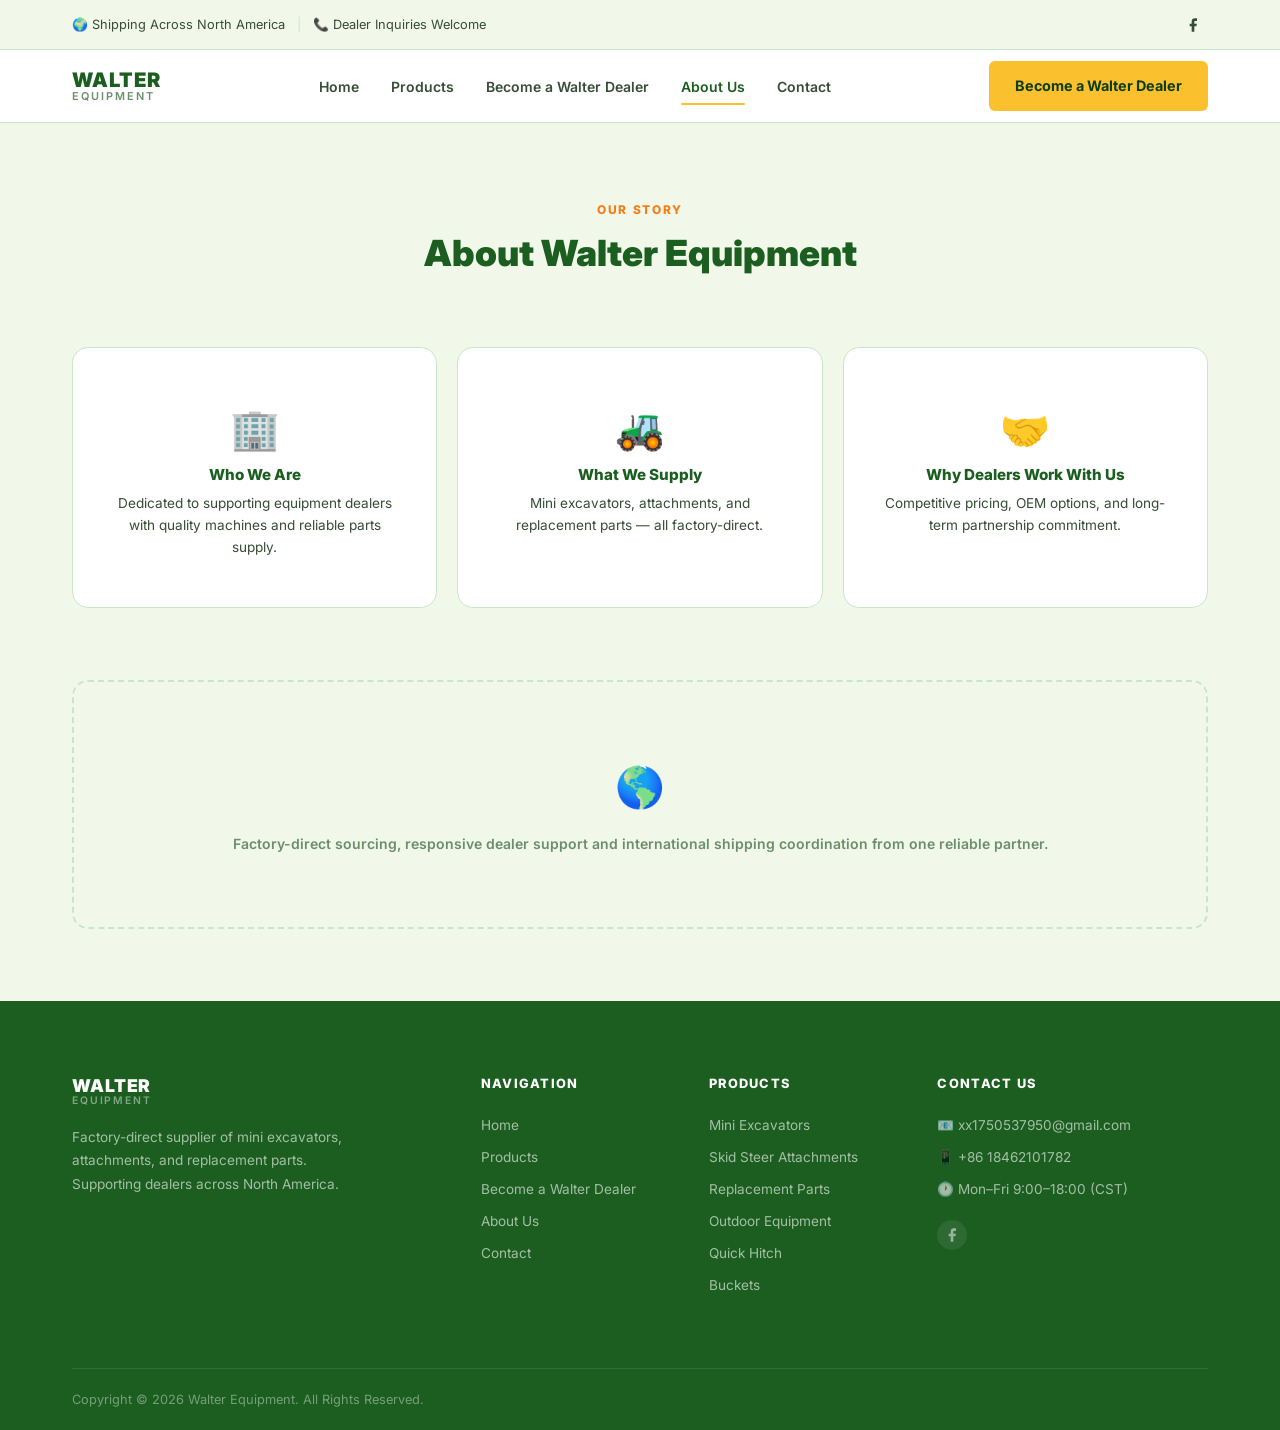
==== about.html @ c6730e1f "Split site into pages and enable email forms" ====
<!DOCTYPE html>
<html lang="en">
<head>
    <meta charset="UTF-8">
    <meta name="viewport" content="width=device-width, initial-scale=1.0">
    <script>
        (function () {
            var filename = window.location.pathname.split('/').pop() || 'index.html';
            var page = {
                'products.html': 'products',
                'dealer.html': 'dealer',
                'about.html': 'about',
                'contact.html': 'contact',
                'thank-you.html': 'thanks'
            }[filename] || 'home';
            document.documentElement.setAttribute('data-page', page);
        }());
    </script>
    <!-- SEO -->
    <title>About Us | Walter Equipment</title>
    <meta name="description" content="Learn about Walter Equipment, our factory-direct product range and our commitment to long-term dealer support.">
    <meta name="keywords" content="mini excavator, skid steer attachments, replacement parts, electric bikes, outdoor equipment, dealer program, OEM branding">
    <meta name="author" content="Walter Equipment">
    <meta name="robots" content="index, follow">
    <link rel="canonical" href="https://walterequip.com/about.html">

    <!-- Open Graph -->
    <meta property="og:title" content="About Us | Walter Equipment">
    <meta property="og:description" content="Factory-direct compact equipment, electric bikes, parts and dealer support across North America.">
    <meta property="og:type" content="website">
    <meta property="og:url" content="https://walterequip.com/about.html">
    <meta property="og:image" content="https://walterequip.com/og-image.jpg">

    <!-- Twitter Card -->
    <meta name="twitter:card" content="summary_large_image">
    <meta name="twitter:title" content="About Us | Walter Equipment">
    <meta name="twitter:description" content="Factory-direct compact equipment, electric bikes, parts and dealer support.">

    <!-- Google Fonts -->
    <link rel="preconnect" href="https://fonts.googleapis.com">
    <link rel="preconnect" href="https://fonts.gstatic.com" crossorigin>
    <link href="https://fonts.googleapis.com/css2?family=Inter:wght@400;500;600;700;800;900&display=swap" rel="stylesheet">

    <!-- Favicon -->
    <link rel="icon" type="image/svg+xml" href="data:image/svg+xml,<svg xmlns='http://www.w3.org/2000/svg' viewBox='0 0 100 100'><text y='.9em' font-size='90'>🚜</text></svg>">

    <!-- Stylesheet -->
    <link rel="stylesheet" href="css/style.css">
</head>
<body>

    <!-- ================================================
         1. TOP BAR
         ================================================ -->
    <div class="top-bar">
        <div class="container top-bar-inner">
            <div class="top-bar-left">
                <span>🌍 Shipping Across North America</span>
                <span class="separator">|</span>
                <span>📞 Dealer Inquiries Welcome</span>
            </div>
            <div class="top-bar-right">
                <a href="https://www.facebook.com/profile.php?id=61561698753119#" class="social-icon" aria-label="Walter Equipment on Facebook" target="_blank" rel="noopener noreferrer">
                    <svg width="16" height="16" viewBox="0 0 24 24" fill="currentColor">
                        <path d="M18 2h-3a5 5 0 0 0-5 5v3H7v4h3v8h4v-8h3l1-4h-4V7a1 1 0 0 1 1-1h3z"/>
                    </svg>
                </a>
            </div>
        </div>
    </div>

    <!-- ================================================
         2. HEADER / NAVIGATION
         ================================================ -->
    <header class="header" id="header">
        <div class="container header-inner">
            <!-- Logo -->
            <a href="index.html" class="logo">
                <span class="logo-walter">WALTER</span>
                <span class="logo-equip">EQUIPMENT</span>
            </a>

            <!-- Desktop Navigation -->
            <nav class="nav" id="nav" aria-label="Main navigation">
                <ul class="nav-list">
                    <li><a href="index.html" class="nav-link" data-nav-page="home">Home</a></li>
                    <li><a href="products.html" class="nav-link" data-nav-page="products">Products</a></li>
                    <li><a href="dealer.html" class="nav-link" data-nav-page="dealer">Become a Walter Dealer</a></li>
                    <li><a href="about.html" class="nav-link" data-nav-page="about">About Us</a></li>
                    <li><a href="contact.html" class="nav-link" data-nav-page="contact">Contact</a></li>
                </ul>
            </nav>

            <!-- CTA Button -->
            <a href="dealer.html" class="btn btn-accent header-cta">Become a Walter Dealer</a>

            <!-- Mobile Hamburger -->
            <button type="button" class="hamburger" id="hamburger" aria-label="Toggle menu" aria-expanded="false">
                <span class="hamburger-bar"></span>
                <span class="hamburger-bar"></span>
                <span class="hamburger-bar"></span>
            </button>
        </div>
    </header>

    <!-- ================================================
         3. HERO SECTION
         ================================================ -->
    <section class="hero page-section page-home" id="hero">
        <div class="hero-bg-shapes">
            <div class="hero-shape hero-shape-1"></div>
            <div class="hero-shape hero-shape-2"></div>
            <div class="hero-shape hero-shape-3"></div>
        </div>
        <div class="container hero-inner">
            <!-- Left Content -->
            <div class="hero-content fade-in-up">
                <span class="hero-tag">Dealer Program Available</span>
                <h1 class="hero-title">Helping Equipment Dealers Grow Their Business</h1>
                <p class="hero-subtitle">Factory-direct compact equipment with reliable parts supply and long-term dealer support.</p>
                <div class="hero-description">
                    <span>Factory-direct pricing.</span>
                    <span>Reliable machines.</span>
                    <span>Long-term partnership.</span>
                </div>
                <div class="hero-buttons">
                    <a href="products.html" class="btn btn-primary btn-lg">View Products</a>
                    <a href="dealer.html" class="btn btn-accent btn-lg">Join Our Dealer Network</a>
                </div>
            </div>
            <!-- Right Visual: Hero Image -->
            <div class="hero-visual fade-in-up">
                <img src="images/excavator.png" alt="1.5T Mini Excavator - Walter Equipment" class="hero-main-img">
            </div>
        </div>
    </section>

    <!-- ================================================
         4. TRUST BAR — WHY CHOOSE WALTER
         ================================================ -->
    <section class="trust-bar page-section page-home">
        <div class="container trust-bar-inner">
            <div class="trust-item fade-in-up">
                <span class="trust-icon">🚜</span>
                <span class="trust-text">Factory Direct</span>
            </div>
            <div class="trust-sep"></div>
            <div class="trust-item fade-in-up">
                <span class="trust-icon">🔧</span>
                <span class="trust-text">OEM Available</span>
            </div>
            <div class="trust-sep"></div>
            <div class="trust-item fade-in-up">
                <span class="trust-icon">⚡</span>
                <span class="trust-text">Fast Response</span>
            </div>
            <div class="trust-sep"></div>
            <div class="trust-item fade-in-up">
                <span class="trust-icon">🤝</span>
                <span class="trust-text">Dealer Support</span>
            </div>
        </div>
    </section>

    <!-- ================================================
         5. ONE-STOP SUPPLIER BANNER
         ================================================ -->
    <section class="onestop-banner page-section page-home">
        <div class="container onestop-inner">
            <h2 class="onestop-title fade-in-up">Your One-Stop Supplier for Compact Equipment Dealers</h2>
            <div class="onestop-features fade-in-up">
                <div class="onestop-feature">
                    <span class="onestop-feature-icon">🚜</span>
                    <span class="onestop-feature-label">Mini Excavators</span>
                </div>
                <div class="onestop-feature">
                    <span class="onestop-feature-icon">🔧</span>
                    <span class="onestop-feature-label">Replacement Parts</span>
                </div>
                <div class="onestop-feature">
                    <span class="onestop-feature-icon">🌿</span>
                    <span class="onestop-feature-label">Skid Steer Attachments</span>
                </div>
                <div class="onestop-feature">
                    <span class="onestop-feature-icon">🤝</span>
                    <span class="onestop-feature-label">Dealer Program</span>
                </div>
            </div>
            <p class="onestop-desc fade-in-up">Everything your dealership needs — from machines to parts, all from one reliable supplier.</p>
        </div>
    </section>

    <!-- ================================================
         6. WHY DEALERS CHOOSE WALTER
         ================================================ -->
    <section class="why-dealers page-section page-home">
        <div class="container">
            <div class="section-header fade-in-up">
                <h2 class="section-title">Why Dealers Choose Walter</h2>
            </div>
            <div class="why-dealers-grid">
                <div class="why-dealer-card fade-in-up">
                    <span class="why-dealer-icon">✔</span>
                    <h3 class="why-dealer-name">Dealer Pricing</h3>
                </div>
                <div class="why-dealer-card fade-in-up">
                    <span class="why-dealer-icon">✔</span>
                    <h3 class="why-dealer-name">Reliable Spare Parts</h3>
                </div>
                <div class="why-dealer-card fade-in-up">
                    <span class="why-dealer-icon">✔</span>
                    <h3 class="why-dealer-name">OEM Branding</h3>
                </div>
                <div class="why-dealer-card fade-in-up">
                    <span class="why-dealer-icon">✔</span>
                    <h3 class="why-dealer-name">Fast Response</h3>
                </div>
            </div>
        </div>
    </section>

    <!-- ================================================
         7. FEATURED PRODUCTS
         ================================================ -->
    <section class="featured-products page-section page-products" id="products">
        <div class="container">
            <div class="section-header fade-in-up">
                <span class="section-tag">Our Products</span>
                <h2 class="section-title">Featured Products</h2>
                <p class="section-subtitle">Quality equipment, parts and electric mobility products for your dealership</p>
            </div>

            <!-- Category Tabs -->
            <div class="category-tabs fade-in-up" id="categoryTabs">
                <button type="button" class="category-tab active" data-category="all">All</button>
                <button type="button" class="category-tab" data-category="excavators">Mini Excavators</button>
                <button type="button" class="category-tab" data-category="attachments">Attachments</button>
                <button type="button" class="category-tab" data-category="parts">Replacement Parts</button>
                <button type="button" class="category-tab" data-category="outdoor">Outdoor Equipment</button>
            </div>

            <!-- Products Grid -->
            <div class="products-grid" id="productsGrid">
                <!-- 1.5T Mini Excavator -->
                <div class="product-card fade-in-up" data-category="excavators">
                    <div class="product-card-img">
                        <img src="images/excavator.png" alt="1.5T Mini Excavator - Walter Equipment" loading="lazy">
                    </div>
                    <div class="product-card-body">
                        <h3 class="product-card-title">1.5T Mini Excavator</h3>
                        <p class="product-card-desc">Compact powerhouse for landscaping, farms, and tight job sites. Reliable performance, easy transport.</p>
                        <a href="#contact" class="product-card-link">Learn More <span>→</span></a>
                    </div>
                </div>

                <!-- Rubber Tracks -->
                <div class="product-card fade-in-up" data-category="parts">
                    <div class="product-card-img">
                        <img src="images/rubber-tracks.png" alt="Rubber Tracks - Walter Equipment" loading="lazy">
                    </div>
                    <div class="product-card-body">
                        <h3 class="product-card-title">Rubber Tracks</h3>
                        <p class="product-card-desc">Durable rubber tracks for mini excavators and skid steers. Multiple sizes available for all major brands.</p>
                        <a href="#contact" class="product-card-link">Learn More <span>→</span></a>
                    </div>
                </div>

                <!-- Travel Motors -->
                <div class="product-card fade-in-up" data-category="parts">
                    <div class="product-card-img">
                        <img src="images/travel-motor.png" alt="Travel Motor - Walter Equipment" loading="lazy">
                    </div>
                    <div class="product-card-body">
                        <h3 class="product-card-title">Travel Motors</h3>
                        <p class="product-card-desc">High-quality hydraulic travel motors as direct OEM replacement. Compatible with all major excavator brands.</p>
                        <a href="#contact" class="product-card-link">Learn More <span>→</span></a>
                    </div>
                </div>

                <!-- Brush Cutter -->
                <div class="product-card fade-in-up" data-category="attachments">
                    <div class="product-card-img">
                        <img src="images/brush-cutter.png" alt="Brush Cutter Attachment - Walter Equipment" loading="lazy">
                    </div>
                    <div class="product-card-body">
                        <h3 class="product-card-title">Brush Cutter</h3>
                        <p class="product-card-desc">Heavy-duty skid steer brush cutter attachment. Perfect for land clearing, overgrown property, and right-of-way maintenance.</p>
                        <a href="#contact" class="product-card-link">Learn More <span>→</span></a>
                    </div>
                </div>

                <!-- Quick Connect -->
                <div class="product-card fade-in-up" data-category="attachments">
                    <div class="product-card-img">
                        <img src="images/quick-connect.jpg" alt="Quick Connect - Walter Equipment" loading="lazy">
                    </div>
                    <div class="product-card-body">
                        <h3 class="product-card-title">Quick Connect</h3>
                        <p class="product-card-desc">Hydraulic quick connect couplings for rapid attachment changes on mini excavators. Save time, increase efficiency on every job.</p>
                        <a href="#contact" class="product-card-link">Learn More <span>→</span></a>
                    </div>
                </div>

                <!-- Accessories -->
                <div class="product-card fade-in-up" data-category="attachments">
                    <div class="product-card-img">
                        <img src="images/accessories.jpg" alt="Excavator Accessories - Walter Equipment" loading="lazy">
                    </div>
                    <div class="product-card-body">
                        <h3 class="product-card-title">Accessories</h3>
                        <p class="product-card-desc">Wide range of excavator accessories: buckets, rippers, grapples and more. Various configurations available for all your needs.</p>
                        <a href="#contact" class="product-card-link">Learn More <span>→</span></a>
                    </div>
                </div>

                <!-- Outdoor Equipment: SU8 Rebel -->
                <article class="product-card product-card-outdoor fade-in-up" data-category="outdoor">
                    <div class="product-card-img">
                        <img src="images/outdoor/su8-rebel.jpg" alt="S1 fat-tire electric bike" loading="lazy" decoding="async">
                    </div>
                    <div class="product-card-body">
                        <h3 class="product-card-title">S1</h3>
                        <p class="product-card-desc">A moped-style fat-tire electric bike built around a reinforced carbon-steel frame, dual-crown suspension and a 150 kg rated payload.</p>
                        <ul class="product-specs">
                            <li><strong>Wheels:</strong> 20 x 4 in fat tires</li>
                            <li><strong>Drivetrain:</strong> Shimano 7-speed</li>
                            <li><strong>Range:</strong> Up to 65 km with pedal assist</li>
                            <li><strong>Display:</strong> M5 color center display</li>
                        </ul>
                        <p class="product-variants"><strong>Configurations:</strong> 52V 1500W / 20Ah with hydraulic brakes, or 48V 1000W / 16Ah with cable brakes.</p>
                        <a href="#contact" class="product-card-link">Request Details <span>→</span></a>
                    </div>
                </article>

                <!-- Outdoor Equipment: F1 -->
                <article class="product-card product-card-outdoor fade-in-up" data-category="outdoor">
                    <div class="product-card-img">
                        <img src="images/outdoor/f1-fat-tire.jpg" alt="S2 26-inch fat-tire electric bike" loading="lazy" decoding="async">
                    </div>
                    <div class="product-card-body">
                        <h3 class="product-card-title">S2</h3>
                        <p class="product-card-desc">A high-power 26-inch electric bike with a 6061 aluminum frame, lockout suspension fork and hydraulic disc brakes for mixed-surface riding.</p>
                        <ul class="product-specs">
                            <li><strong>Drive:</strong> 48V 1000W rear hub motor</li>
                            <li><strong>Battery:</strong> 16Ah</li>
                            <li><strong>Wheels:</strong> 26 x 4 in Chaoyang tires</li>
                            <li><strong>Range:</strong> 40-60 km electric; up to 65 km assisted</li>
                        </ul>
                        <a href="#contact" class="product-card-link">Request Details <span>→</span></a>
                    </div>
                </article>

                <!-- Outdoor Equipment: F1 AWD Pro -->
                <article class="product-card product-card-outdoor fade-in-up" data-category="outdoor">
                    <div class="product-card-img">
                        <img src="images/outdoor/f1-awd-pro.jpg" alt="S3 dual-motor electric bike" loading="lazy" decoding="async">
                    </div>
                    <div class="product-card-body">
                        <h3 class="product-card-title">S3</h3>
                        <p class="product-card-desc">This all-wheel-drive model pairs dual motors with an aluminum chassis, hydraulic braking and wide tires for confident traction on demanding terrain.</p>
                        <ul class="product-specs">
                            <li><strong>Drive:</strong> Dual 48V 1000W hub motors</li>
                            <li><strong>Battery:</strong> 22.4Ah</li>
                            <li><strong>Wheels:</strong> 26 x 4 in Chaoyang tires</li>
                            <li><strong>Range:</strong> 65-75 km electric; up to 85 km assisted</li>
                        </ul>
                        <a href="#contact" class="product-card-link">Request Details <span>→</span></a>
                    </div>
                </article>

                <!-- Outdoor Equipment: F1BWD -->
                <article class="product-card product-card-outdoor fade-in-up" data-category="outdoor">
                    <div class="product-card-img">
                        <img src="images/outdoor/f1bwd-dual-battery.jpg" alt="S4 dual-motor dual-battery electric bike" loading="lazy" decoding="async">
                    </div>
                    <div class="product-card-body">
                        <h3 class="product-card-title">S4</h3>
                        <p class="product-card-desc">A long-range configuration combining all-wheel drive with two battery packs, a lightweight aluminum frame and hydraulic braking.</p>
                        <ul class="product-specs">
                            <li><strong>Drive:</strong> Dual 48V 1000W hub motors</li>
                            <li><strong>Battery:</strong> Dual 22.4Ah packs</li>
                            <li><strong>Wheels:</strong> 26 x 4 in Chaoyang tires</li>
                            <li><strong>Drivetrain:</strong> Shimano 7-speed</li>
                        </ul>
                        <a href="#contact" class="product-card-link">Request Details <span>→</span></a>
                    </div>
                </article>

                <!-- Outdoor Equipment: R700 Cross-Rider -->
                <article class="product-card product-card-outdoor fade-in-up" data-category="outdoor">
                    <div class="product-card-img">
                        <img src="images/outdoor/r700-cross-rider.jpg" alt="S5 electric moped" loading="lazy" decoding="async">
                    </div>
                    <div class="product-card-body">
                        <h3 class="product-card-title">S5</h3>
                        <p class="product-card-desc">A rugged 20-inch electric moped with adjustable front suspension, a hydraulic rear shock and hydraulic brakes for comfortable everyday or trail use.</p>
                        <ul class="product-specs">
                            <li><strong>Wheels:</strong> 20 x 4 in Kenda tires</li>
                            <li><strong>Frame:</strong> Carbon steel; 150 kg rated payload</li>
                            <li><strong>Range:</strong> Up to 65 km with pedal assist</li>
                            <li><strong>Display:</strong> VA35 color display</li>
                        </ul>
                        <p class="product-variants"><strong>Configurations:</strong> 52V 1500W / 30Ah or 52V 1200W / 25Ah.</p>
                        <a href="#contact" class="product-card-link">Request Details <span>→</span></a>
                    </div>
                </article>

                <!-- Outdoor Equipment: R700 Pro Moto-X -->
                <article class="product-card product-card-outdoor fade-in-up" data-category="outdoor">
                    <div class="product-card-img">
                        <img src="images/outdoor/r700-pro-moto-x.jpg" alt="S6 electric moped" loading="lazy" decoding="async">
                    </div>
                    <div class="product-card-body">
                        <h3 class="product-card-title">S6</h3>
                        <p class="product-card-desc">A performance-focused electric moped with motorcycle-style hydraulic suspension, a reinforced steel frame and powerful lighting.</p>
                        <ul class="product-specs">
                            <li><strong>Drive:</strong> 60V 1800W</li>
                            <li><strong>Battery:</strong> 30Ah</li>
                            <li><strong>Wheels:</strong> 20 x 4 in Kenda tires</li>
                            <li><strong>Equipment:</strong> Hydraulic brakes and 3000-lumen headlight</li>
                        </ul>
                        <a href="#contact" class="product-card-link">Request Details <span>→</span></a>
                    </div>
                </article>

                <!-- Outdoor Equipment: EBM11 Daily Ace -->
                <article class="product-card product-card-outdoor fade-in-up" data-category="outdoor">
                    <div class="product-card-img">
                        <img src="images/outdoor/ebm11-daily-ace.jpg" alt="S7 commuter electric bike" loading="lazy" decoding="async">
                    </div>
                    <div class="product-card-body">
                        <h3 class="product-card-title">S7</h3>
                        <p class="product-card-desc">A practical commuter electric bike with a conventional 26-inch layout, rear cargo rack and approachable power delivery for daily transportation.</p>
                        <ul class="product-specs">
                            <li><strong>Drive:</strong> 36V 250W</li>
                            <li><strong>Battery:</strong> 13Ah</li>
                            <li><strong>Wheels:</strong> 26 x 1.95 in Kenda tires</li>
                            <li><strong>Equipment:</strong> 7-speed drivetrain and mechanical disc brakes</li>
                        </ul>
                        <a href="#contact" class="product-card-link">Request Details <span>→</span></a>
                    </div>
                </article>

                <!-- Outdoor Equipment: T3 Urban Swift -->
                <article class="product-card product-card-outdoor fade-in-up" data-category="outdoor">
                    <div class="product-card-img">
                        <img src="images/outdoor/t3-urban-swift.jpg" alt="S8 commuter electric bike" loading="lazy" decoding="async">
                    </div>
                    <div class="product-card-body">
                        <h3 class="product-card-title">S8</h3>
                        <p class="product-card-desc">A streamlined city e-bike with a removable battery, upright geometry and familiar bicycle controls for efficient urban travel.</p>
                        <ul class="product-specs">
                            <li><strong>Drive:</strong> 36V 250W</li>
                            <li><strong>Battery:</strong> 7.8Ah</li>
                            <li><strong>Range:</strong> 30-45 km</li>
                            <li><strong>Equipment:</strong> 7-speed drivetrain, disc brakes and LCD866 display</li>
                        </ul>
                        <a href="#contact" class="product-card-link">Request Details <span>→</span></a>
                    </div>
                </article>

                <!-- Outdoor Equipment: H1 Urban-X -->
                <article class="product-card product-card-outdoor fade-in-up" data-category="outdoor">
                    <div class="product-card-img">
                        <img src="images/outdoor/h1-urban-x.jpg" alt="S9 step-through electric bike" loading="lazy" decoding="async">
                    </div>
                    <div class="product-card-body">
                        <h3 class="product-card-title">S9</h3>
                        <p class="product-card-desc">A step-through urban e-bike equipped for commuting with a suspension fork, rear rack, mudguards and an easy-to-read NFC display.</p>
                        <ul class="product-specs">
                            <li><strong>Drive:</strong> 48V 500W</li>
                            <li><strong>Battery:</strong> 13Ah / 624Wh</li>
                            <li><strong>Wheels:</strong> 26 x 1.95 in city tires</li>
                            <li><strong>Range:</strong> 40-50 km</li>
                        </ul>
                        <a href="#contact" class="product-card-link">Request Details <span>→</span></a>
                    </div>
                </article>

                <!-- Outdoor Equipment: V1 Iron Knight -->
                <article class="product-card product-card-outdoor fade-in-up" data-category="outdoor">
                    <div class="product-card-img">
                        <img src="images/outdoor/v1-iron-knight.jpg" alt="S10 dual-motor electric bike" loading="lazy" decoding="async">
                    </div>
                    <div class="product-card-body">
                        <h3 class="product-card-title">S10</h3>
                        <p class="product-card-desc">A full-suspension, all-wheel-drive fat-tire e-bike with a 6061 aluminum frame and hydraulic braking for high-traction riding.</p>
                        <ul class="product-specs">
                            <li><strong>Drive:</strong> Dual 52V 1000W hub motors</li>
                            <li><strong>Battery:</strong> 22.4Ah</li>
                            <li><strong>Wheels:</strong> 26 x 4 in Chaoyang tires</li>
                            <li><strong>Range:</strong> 45-75 km electric; up to 85 km assisted</li>
                        </ul>
                        <a href="#contact" class="product-card-link">Request Details <span>→</span></a>
                    </div>
                </article>

                <!-- Outdoor Equipment: K10 Commander-X -->
                <article class="product-card product-card-outdoor fade-in-up" data-category="outdoor">
                    <div class="product-card-img">
                        <img src="images/outdoor/k10-commander-x.jpg" alt="S11 dual-motor electric moped" loading="lazy" decoding="async">
                    </div>
                    <div class="product-card-body">
                        <h3 class="product-card-title">S11</h3>
                        <p class="product-card-desc">A heavy-duty electric moped featuring dual motors, dual batteries, full suspension and a reinforced frame rated for a 180 kg payload.</p>
                        <ul class="product-specs">
                            <li><strong>Drive:</strong> Dual 52V 1000W hub motors</li>
                            <li><strong>Battery:</strong> 20Ah + 23Ah</li>
                            <li><strong>Wheels:</strong> 20 x 4 in fat tires</li>
                            <li><strong>Equipment:</strong> Hydraulic brakes, color display and cruise function</li>
                        </ul>
                        <a href="#contact" class="product-card-link">Request Details <span>→</span></a>
                    </div>
                </article>

                <!-- Outdoor Equipment: Z01 Pocket Tank -->
                <article class="product-card product-card-outdoor fade-in-up" data-category="outdoor">
                    <div class="product-card-img">
                        <img src="images/outdoor/z01-pocket-tank.jpg" alt="S12 folding fat-tire electric bike" loading="lazy" decoding="async">
                    </div>
                    <div class="product-card-body">
                        <h3 class="product-card-title">S12</h3>
                        <p class="product-card-desc">A compact folding fat-tire e-bike with a low step-through frame, suspension fork and front and rear seating for flexible urban use.</p>
                        <ul class="product-specs">
                            <li><strong>Drive:</strong> 36V 250W</li>
                            <li><strong>Battery:</strong> 13Ah</li>
                            <li><strong>Wheels:</strong> 20 x 4 in fat tires</li>
                            <li><strong>Range:</strong> 35-45 km electric; up to 50 km assisted</li>
                        </ul>
                        <a href="#contact" class="product-card-link">Request Details <span>→</span></a>
                    </div>
                </article>

                <!-- Outdoor Equipment: G20 Nomad -->
                <article class="product-card product-card-outdoor fade-in-up" data-category="outdoor">
                    <div class="product-card-img">
                        <img src="images/outdoor/g20-nomad.jpg" alt="S13 utility electric bike" loading="lazy" decoding="async">
                    </div>
                    <div class="product-card-body">
                        <h3 class="product-card-title">S13</h3>
                        <p class="product-card-desc">A compact utility e-bike with fat tires, an integrated battery and rear cargo platform, designed for daily transport and light hauling.</p>
                        <ul class="product-specs">
                            <li><strong>Drive:</strong> 48V 500W</li>
                            <li><strong>Battery:</strong> 20Ah integrated pack</li>
                            <li><strong>Wheels:</strong> 20 x 4 in fat tires</li>
                            <li><strong>Equipment:</strong> 7-speed drivetrain, TFT display and front/rear lights</li>
                        </ul>
                        <a href="#contact" class="product-card-link">Request Details <span>→</span></a>
                    </div>
                </article>

                <!-- Outdoor Equipment: K80 Liberty -->
                <article class="product-card product-card-outdoor fade-in-up" data-category="outdoor">
                    <div class="product-card-img">
                        <img src="images/outdoor/k80-liberty.jpg" alt="S14 full-suspension electric mountain bike" loading="lazy" decoding="async">
                    </div>
                    <div class="product-card-body">
                        <h3 class="product-card-title">S14</h3>
                        <p class="product-card-desc">A full-suspension electric mountain bike with a high-carbon-steel frame and broad 26-inch tires for comfort on uneven routes.</p>
                        <ul class="product-specs">
                            <li><strong>Drive:</strong> 350W rear hub motor</li>
                            <li><strong>Battery:</strong> 48V 13Ah</li>
                            <li><strong>Wheels:</strong> 26 x 2.6 in tires</li>
                            <li><strong>Equipment:</strong> Mechanical disc brakes and NFC TFT display</li>
                        </ul>
                        <a href="#contact" class="product-card-link">Request Details <span>→</span></a>
                    </div>
                </article>

                <!-- Outdoor Equipment: FC70 Eco-Step -->
                <article class="product-card product-card-outdoor fade-in-up" data-category="outdoor">
                    <div class="product-card-img">
                        <img src="images/outdoor/fc70-eco-step.jpg" alt="S15 fat-tire electric bike" loading="lazy" decoding="async">
                    </div>
                    <div class="product-card-body">
                        <h3 class="product-card-title">S15</h3>
                        <p class="product-card-desc">A versatile fat-tire e-bike with a reinforced steel frame, front and rear suspension and hydraulic braking for stable everyday riding.</p>
                        <ul class="product-specs">
                            <li><strong>Drive:</strong> 36V 250W</li>
                            <li><strong>Battery:</strong> 13Ah</li>
                            <li><strong>Wheels:</strong> 20 x 4 in puncture-resistant tires</li>
                            <li><strong>Equipment:</strong> 7-speed drivetrain and Bluetooth color display</li>
                        </ul>
                        <a href="#contact" class="product-card-link">Request Details <span>→</span></a>
                    </div>
                </article>

                <!-- Outdoor Equipment: R737 Ranger -->
                <article class="product-card product-card-outdoor fade-in-up" data-category="outdoor">
                    <div class="product-card-img">
                        <img src="images/outdoor/r737-ranger.jpg" alt="S16 dual-battery step-through electric bike" loading="lazy" decoding="async">
                    </div>
                    <div class="product-card-body">
                        <h3 class="product-card-title">S16</h3>
                        <p class="product-card-desc">A long-range step-through electric bike with two batteries, full suspension and an aluminum frame for comfortable all-day use.</p>
                        <ul class="product-specs">
                            <li><strong>Drive:</strong> 52V 750W rear hub motor</li>
                            <li><strong>Battery:</strong> 25Ah integrated + 21Ah rear pack</li>
                            <li><strong>Wheels:</strong> 26 x 4 in Kenda tires</li>
                            <li><strong>Equipment:</strong> Hydraulic brakes and rear cargo rack</li>
                        </ul>
                        <a href="#contact" class="product-card-link">Request Details <span>→</span></a>
                    </div>
                </article>

                <!-- Outdoor Equipment: U745 Flow -->
                <article class="product-card product-card-outdoor fade-in-up" data-category="outdoor">
                    <div class="product-card-img">
                        <img src="images/outdoor/u745-flow.jpg" alt="S17 belt-drive urban electric bike" loading="lazy" decoding="async">
                    </div>
                    <div class="product-card-body">
                        <h3 class="product-card-title">S17</h3>
                        <p class="product-card-desc">A clean, low-maintenance urban e-bike using a quiet belt drive and torque sensor for smooth, natural pedal assistance without a throttle.</p>
                        <ul class="product-specs">
                            <li><strong>Drive:</strong> 36V 250W rear hub motor</li>
                            <li><strong>Battery:</strong> 10.4Ah integrated pack</li>
                            <li><strong>Wheels:</strong> 700 x 45C Chaoyang tires</li>
                            <li><strong>Equipment:</strong> Single-speed belt drive and hydraulic brakes</li>
                        </ul>
                        <a href="#contact" class="product-card-link">Request Details <span>→</span></a>
                    </div>
                </article>

                <!-- Outdoor Equipment: U726 -->
                <article class="product-card product-card-outdoor fade-in-up" data-category="outdoor">
                    <div class="product-card-img">
                        <img src="images/outdoor/u726.jpg" alt="S18 full-suspension fat-tire electric bike" loading="lazy" decoding="async">
                    </div>
                    <div class="product-card-body">
                        <h3 class="product-card-title">S18</h3>
                        <p class="product-card-desc">A versatile aluminum fat-tire e-bike with full suspension, a high-capacity integrated battery and practical rear cargo rack.</p>
                        <ul class="product-specs">
                            <li><strong>Drive:</strong> 48V 500W rear hub motor</li>
                            <li><strong>Battery:</strong> 20Ah integrated pack</li>
                            <li><strong>Wheels:</strong> 26 x 4 in Kenda tires</li>
                            <li><strong>Equipment:</strong> Shimano 7-speed and hydraulic brakes</li>
                        </ul>
                        <a href="#contact" class="product-card-link">Request Details <span>→</span></a>
                    </div>
                </article>

                <!-- Outdoor Equipment: R7100 -->
                <article class="product-card product-card-outdoor fade-in-up" data-category="outdoor">
                    <div class="product-card-img">
                        <img src="images/outdoor/r7100.jpg" alt="S19 torque-sensor electric bike" loading="lazy" decoding="async">
                    </div>
                    <div class="product-card-body">
                        <h3 class="product-card-title">S19</h3>
                        <p class="product-card-desc">An aluminum 27.5-inch electric bike with torque-sensing assistance for responsive power delivery and a natural pedaling feel.</p>
                        <ul class="product-specs">
                            <li><strong>Drive:</strong> 48V 500W rear hub motor</li>
                            <li><strong>Battery:</strong> 20Ah integrated pack</li>
                            <li><strong>Wheels:</strong> 27.5 x 2.2 in Kenda tires</li>
                            <li><strong>Equipment:</strong> Shimano 7-speed and hydraulic brakes</li>
                        </ul>
                        <a href="#contact" class="product-card-link">Request Details <span>→</span></a>
                    </div>
                </article>

                <!-- Outdoor Equipment: T600 -->
                <article class="product-card product-card-outdoor fade-in-up" data-category="outdoor">
                    <div class="product-card-img">
                        <img src="images/outdoor/t600.jpg" alt="S20 dual-motor utility electric bike" loading="lazy" decoding="async">
                    </div>
                    <div class="product-card-body">
                        <h3 class="product-card-title">S20</h3>
                        <p class="product-card-desc">A dual-motor utility e-bike with an aluminum frame, large integrated battery and rear cargo rack for traction and carrying capacity.</p>
                        <ul class="product-specs">
                            <li><strong>Drive:</strong> Dual 48V 750W hub motors</li>
                            <li><strong>Battery:</strong> 30Ah integrated pack</li>
                            <li><strong>Wheels:</strong> 26 x 4 in Kenda tires</li>
                            <li><strong>Equipment:</strong> Hydraulic brakes and Kingmeter VA47 display</li>
                        </ul>
                        <a href="#contact" class="product-card-link">Request Details <span>→</span></a>
                    </div>
                </article>

                <!-- Outdoor Equipment: M730 -->
                <article class="product-card product-card-outdoor fade-in-up" data-category="outdoor">
                    <div class="product-card-img">
                        <img src="images/outdoor/m730.jpg" alt="S21 Bafang mid-drive fat-tire electric bike" loading="lazy" decoding="async">
                    </div>
                    <div class="product-card-body">
                        <h3 class="product-card-title">S21</h3>
                        <p class="product-card-desc">A premium mid-drive fat-tire e-bike with torque sensing, an aluminum chassis and a Shimano 8-speed drivetrain for controlled off-road power.</p>
                        <ul class="product-specs">
                            <li><strong>Drive:</strong> Bafang 48V 1000W mid-drive motor</li>
                            <li><strong>Battery:</strong> 25Ah integrated pack</li>
                            <li><strong>Wheels:</strong> 26 x 4 in Kenda tires</li>
                            <li><strong>Equipment:</strong> Hydraulic brakes, thumb throttle and rear rack</li>
                        </ul>
                        <a href="#contact" class="product-card-link">Request Details <span>→</span></a>
                    </div>
                </article>
            </div>
        </div>
    </section>

    <!-- ================================================
         8. DEALER INQUIRY FORM (Homepage)
         ================================================ -->
    <section class="dealer-inquiry page-section page-removed" id="dealer-inquiry">
        <div class="container">
            <div class="dealer-inquiry-grid">
                <!-- Left: Info -->
                <div class="dealer-inquiry-info fade-in-up">
                    <span class="section-tag">Join Our Network</span>
                    <h2 class="section-title">Become a Walter Dealer</h2>
                    <p class="dealer-inquiry-text">Partner with Walter Equipment and grow your dealership with factory-direct pricing, reliable supply, and long-term support. We are actively expanding our dealer network across North America.</p>
                    <div class="dealer-inquiry-benefits">
                        <div class="di-benefit">
                            <span class="di-check">✔</span>
                            <span>Competitive dealer pricing</span>
                        </div>
                        <div class="di-benefit">
                            <span class="di-check">✔</span>
                            <span>OEM branding available</span>
                        </div>
                        <div class="di-benefit">
                            <span class="di-check">✔</span>
                            <span>Reliable spare parts supply</span>
                        </div>
                        <div class="di-benefit">
                            <span class="di-check">✔</span>
                            <span>Dedicated account manager</span>
                        </div>
                    </div>
                </div>
                <!-- Right: Form -->
                <div class="dealer-inquiry-form-wrapper fade-in-up">
                    <form class="inquiry-form" id="inquiryForm" novalidate>
                        <div class="form-row">
                            <div class="form-group">
                                <label for="inq-company">Company Name <span class="required">*</span></label>
                                <input type="text" id="inq-company" name="company" placeholder="ABC Equipment Co." required>
                                <span class="form-error" id="inq-companyError"></span>
                            </div>
                            <div class="form-group">
                                <label for="inq-country">Country <span class="required">*</span></label>
                                <input type="text" id="inq-country" name="country" placeholder="United States" required>
                                <span class="form-error" id="inq-countryError"></span>
                            </div>
                        </div>
                        <div class="form-row">
                            <div class="form-group">
                                <label for="inq-email">Email <span class="required">*</span></label>
                                <input type="email" id="inq-email" name="email" placeholder="contact@company.com" required>
                                <span class="form-error" id="inq-emailError"></span>
                            </div>
                            <div class="form-group">
                                <label for="inq-whatsapp">WhatsApp</label>
                                <input type="text" id="inq-whatsapp" name="whatsapp" placeholder="+1 234 567 8900">
                            </div>
                        </div>
                        <div class="form-group">
                            <label for="inq-products">Interested Products <span class="required">*</span></label>
                            <select id="inq-products" name="products" required>
                                <option value="" disabled selected>Select product category...</option>
                                <option value="mini-excavator">Mini Excavator</option>
                                <option value="attachments">Attachments</option>
                                <option value="parts">Parts</option>
                                <option value="outdoor-equipment">Outdoor Equipment</option>
                                <option value="all">All Products</option>
                            </select>
                            <span class="form-error" id="inq-productsError"></span>
                        </div>
                        <div class="form-group">
                            <label for="inq-message">Message</label>
                            <textarea id="inq-message" name="message" rows="3" placeholder="Tell us about your business..."></textarea>
                        </div>
                        <button type="submit" class="btn btn-primary btn-submit" id="inqSubmitBtn">
                            <span class="btn-text">Submit Inquiry</span>
                            <span class="btn-loading" style="display:none;">
                                <svg class="spinner" viewBox="0 0 24 24" width="18" height="18">
                                    <circle cx="12" cy="12" r="10" stroke="currentColor" stroke-width="3" fill="none" stroke-dasharray="60" stroke-dashoffset="20"/>
                                </svg>
                                Submitting...
                            </span>
                        </button>
                        <div class="form-success" id="inqFormSuccess" style="display:none;">
                            <span>🎉</span> Thank you! We'll be in touch within 24 hours.
                        </div>
                    </form>
                </div>
            </div>
        </div>
    </section>

    <!-- ================================================
         9. MARKETING MODULE (Facebook Ad Landing)
         ================================================ -->
    <section class="marketing-module page-section page-removed">
        <div class="container marketing-inner">
            <div class="marketing-badge fade-in-up">🚜 Dealer Network Expanding</div>
            <h2 class="marketing-title fade-in-up">Looking for Equipment Dealers</h2>
            <p class="marketing-text fade-in-up">We're expanding our dealer network across North America. Contact us today to learn more about our dealer pricing, OEM service and partnership opportunities.</p>
            <a href="dealer.html" class="btn btn-accent btn-lg fade-in-up">Become a Walter Dealer</a>
        </div>
    </section>

    <!-- ================================================
         10. DEALER PROGRAM (Anchor Page)
         ================================================ -->
    <section class="dealer-program page-section page-dealer" id="dealer-program">
        <div class="container">
            <div class="section-header fade-in-up">
                <span class="section-tag">Partnership</span>
                <h2 class="section-title">Become a Walter Dealer</h2>
                <p class="section-subtitle">Join a growing network of dealers who trust Walter Equipment as their factory-direct supplier.</p>
            </div>

            <div class="dealer-program-grid">
                <!-- Left: Why Partner -->
                <div class="dealer-why fade-in-up">
                    <h3 class="dealer-why-title">Why Partner With Walter</h3>
                    <div class="dealer-why-list">
                        <div class="dealer-why-item">
                            <span class="dealer-why-icon">💰</span>
                            <div>
                                <strong>Competitive Pricing</strong>
                                <p>Factory-direct pricing that lets you compete and win.</p>
                            </div>
                        </div>
                        <div class="dealer-why-item">
                            <span class="dealer-why-icon">🏷️</span>
                            <div>
                                <strong>OEM Branding</strong>
                                <p>Put your brand on our machines. Full OEM support available.</p>
                            </div>
                        </div>
                        <div class="dealer-why-item">
                            <span class="dealer-why-icon">🔧</span>
                            <div>
                                <strong>Reliable Spare Parts</strong>
                                <p>Consistent parts supply so your customers never wait.</p>
                            </div>
                        </div>
                        <div class="dealer-why-item">
                            <span class="dealer-why-icon">📣</span>
                            <div>
                                <strong>Marketing Support</strong>
                                <p>Brochures, photos, and digital assets ready to use.</p>
                            </div>
                        </div>
                        <div class="dealer-why-item">
                            <span class="dealer-why-icon">⚡</span>
                            <div>
                                <strong>Fast Response</strong>
                                <p>Quick replies, quick solutions. Your time matters.</p>
                            </div>
                        </div>
                        <div class="dealer-why-item">
                            <span class="dealer-why-icon">🤝</span>
                            <div>
                                <strong>Long-term Supply</strong>
                                <p>We plan for the long haul — reliable supply for years to come.</p>
                            </div>
                        </div>
                    </div>
                </div>

                <!-- Right: Application Form -->
                <div class="dealer-apply fade-in-up">
                    <div class="dealer-apply-card">
                        <h3 class="dealer-apply-title">Dealer Application Form</h3>
                        <form class="apply-form" id="applyForm" action="https://formsubmit.co/xx1750537950@gmail.com" method="POST" accept-charset="UTF-8" novalidate>
                            <input type="hidden" name="_subject" value="New Walter Equipment Dealer Application">
                            <input type="hidden" name="_template" value="table">
                            <input type="hidden" name="_next" value="https://walterequip.com/thank-you.html">
                            <input type="hidden" name="_url" value="https://walterequip.com/dealer.html">
                            <div class="form-group">
                                <label for="app-company">Company Name <span class="required">*</span></label>
                                <input type="text" id="app-company" name="company" placeholder="ABC Equipment Co." required>
                                <span class="form-error" id="app-companyError"></span>
                            </div>
                            <div class="form-group">
                                <label for="app-country">Country <span class="required">*</span></label>
                                <input type="text" id="app-country" name="country" placeholder="United States" required>
                                <span class="form-error" id="app-countryError"></span>
                            </div>
                            <div class="form-group">
                                <label for="app-contact">Contact Person <span class="required">*</span></label>
                                <input type="text" id="app-contact" name="contact" placeholder="John Smith" required>
                                <span class="form-error" id="app-contactError"></span>
                            </div>
                            <div class="form-group">
                                <label for="app-email">Email <span class="required">*</span></label>
                                <input type="email" id="app-email" name="email" placeholder="contact@company.com" required>
                                <span class="form-error" id="app-emailError"></span>
                            </div>
                            <div class="form-group">
                                <label for="app-phone">Phone / WhatsApp</label>
                                <input type="text" id="app-phone" name="phone" placeholder="+1 234 567 8900">
                            </div>
                            <div class="form-group">
                                <label for="app-type">Business Type <span class="required">*</span></label>
                                <select id="app-type" name="type" required>
                                    <option value="" disabled selected>Select type...</option>
                                    <option value="dealer">Dealer</option>
                                    <option value="distributor">Distributor</option>
                                    <option value="other">Other</option>
                                </select>
                                <span class="form-error" id="app-typeError"></span>
                            </div>
                            <div class="form-group">
                                <label for="app-products">Interested Products <span class="required">*</span></label>
                                <select id="app-products" name="interested_products" required>
                                    <option value="" disabled selected>Select product category...</option>
                                    <option value="Mini Excavators">Mini Excavators</option>
                                    <option value="Attachments">Attachments</option>
                                    <option value="Replacement Parts">Replacement Parts</option>
                                    <option value="Outdoor Equipment">Outdoor Equipment</option>
                                    <option value="Multiple Product Lines">Multiple Product Lines</option>
                                </select>
                                <span class="form-error" id="app-productsError"></span>
                            </div>
                            <div class="form-group">
                                <label for="app-message">Message</label>
                                <textarea id="app-message" name="message" rows="3" placeholder="Tell us about your dealership..."></textarea>
                            </div>
                            <button type="submit" class="btn btn-primary btn-submit" id="appSubmitBtn">
                                <span class="btn-text">Apply Now</span>
                                <span class="btn-loading" style="display:none;">
                                    <svg class="spinner" viewBox="0 0 24 24" width="18" height="18">
                                        <circle cx="12" cy="12" r="10" stroke="currentColor" stroke-width="3" fill="none" stroke-dasharray="60" stroke-dashoffset="20"/>
                                    </svg>
                                    Applying...
                                </span>
                            </button>
                            <p class="form-note">Your application will be emailed securely to Walter Equipment. We normally respond within 24 hours.</p>
                        </form>
                    </div>
                </div>
            </div>
        </div>
    </section>

    <!-- ================================================
         11. ABOUT US (Simplified)
         ================================================ -->
    <section class="about page-section page-about" id="about">
        <div class="container">
            <div class="section-header fade-in-up">
                <span class="section-tag">Our Story</span>
                <h2 class="section-title">About Walter Equipment</h2>
            </div>
            <div class="about-grid">
                <div class="about-card fade-in-up">
                    <span class="about-card-icon">🏢</span>
                    <h3 class="about-card-title">Who We Are</h3>
                    <p class="about-card-desc">Dedicated to supporting equipment dealers with quality machines and reliable parts supply.</p>
                </div>
                <div class="about-card fade-in-up">
                    <span class="about-card-icon">🚜</span>
                    <h3 class="about-card-title">What We Supply</h3>
                    <p class="about-card-desc">Mini excavators, attachments, and replacement parts — all factory-direct.</p>
                </div>
                <div class="about-card fade-in-up">
                    <span class="about-card-icon">🤝</span>
                    <h3 class="about-card-title">Why Dealers Work With Us</h3>
                    <p class="about-card-desc">Competitive pricing, OEM options, and long-term partnership commitment.</p>
                </div>
            </div>
            <div class="factory-placeholder fade-in-up">
                <div class="factory-placeholder-inner">
                    <span class="factory-placeholder-icon">🌎</span>
                    <span class="factory-placeholder-text">Factory-direct sourcing, responsive dealer support and international shipping coordination from one reliable partner.</span>
                </div>
            </div>
        </div>
    </section>

    <!-- ================================================
         12. CONTACT SECTION
         ================================================ -->
    <section class="contact page-section page-contact" id="contact">
        <div class="container">
            <div class="section-header fade-in-up">
                <span class="section-tag">Contact</span>
                <h2 class="section-title">Get In Touch</h2>
                <p class="section-subtitle">Ready to explore a partnership? Fill out the form and we'll get back to you within 24 hours.</p>
            </div>

            <div class="contact-grid">
                <!-- Left: Form -->
                <div class="contact-form-wrapper fade-in-up">
                    <form class="contact-form" id="contactForm" action="https://formsubmit.co/xx1750537950@gmail.com" method="POST" accept-charset="UTF-8" novalidate>
                        <input type="hidden" name="_subject" value="New Walter Equipment Website Inquiry">
                        <input type="hidden" name="_template" value="table">
                        <input type="hidden" name="_next" value="https://walterequip.com/thank-you.html">
                        <input type="hidden" name="_url" value="https://walterequip.com/contact.html">
                        <div class="form-row">
                            <div class="form-group">
                                <label for="name">Full Name <span class="required">*</span></label>
                                <input type="text" id="name" name="name" placeholder="John Smith" required>
                                <span class="form-error" id="nameError"></span>
                            </div>
                            <div class="form-group">
                                <label for="email">Email Address <span class="required">*</span></label>
                                <input type="email" id="email" name="email" placeholder="john@company.com" required>
                                <span class="form-error" id="emailError"></span>
                            </div>
                        </div>
                        <div class="form-row">
                            <div class="form-group">
                                <label for="company">Company / Dealership</label>
                                <input type="text" id="company" name="company" placeholder="ABC Equipment Co.">
                            </div>
                            <div class="form-group">
                                <label for="product">Product Interest <span class="required">*</span></label>
                                <select id="product" name="product" required>
                                    <option value="" disabled selected>Select a product line...</option>
                                    <option value="mini-excavator">Mini Excavators</option>
                                    <option value="attachments">Attachments</option>
                                    <option value="parts">Replacement Parts</option>
                                    <option value="outdoor-equipment">Outdoor Equipment</option>
                                    <option value="multiple">Multiple Products</option>
                                    <option value="dealer">Dealer Partnership</option>
                                </select>
                                <span class="form-error" id="productError"></span>
                            </div>
                        </div>
                        <div class="form-group form-group-full">
                            <label for="message">Message</label>
                            <textarea id="message" name="message" rows="5" placeholder="Tell us about your business and what you're looking for..."></textarea>
                        </div>
                        <div class="form-group form-group-full">
                            <label for="contact-whatsapp">Phone / WhatsApp</label>
                            <input type="tel" id="contact-whatsapp" name="phone_whatsapp" placeholder="+1 234 567 8900">
                        </div>
                        <button type="submit" class="btn btn-primary btn-submit" id="submitBtn">
                            <span class="btn-text">Send Message</span>
                            <span class="btn-loading" style="display:none;">
                                <svg class="spinner" viewBox="0 0 24 24" width="18" height="18">
                                    <circle cx="12" cy="12" r="10" stroke="currentColor" stroke-width="3" fill="none" stroke-dasharray="60" stroke-dashoffset="20"/>
                                </svg>
                                Sending...
                            </span>
                        </button>
                        <p class="form-note">Your message will be emailed securely to Walter Equipment. We normally respond within 24 hours.</p>
                    </form>
                </div>

                <!-- Right: Contact Info -->
                <div class="contact-info fade-in-up">
                    <div class="contact-info-card">
                        <h3 class="contact-info-title">Contact Information</h3>
                        <div class="contact-info-list">
                            <div class="contact-info-item">
                                <span class="contact-info-icon">📧</span>
                                <div>
                                    <span class="contact-info-label">Email</span>
                                    <a href="mailto:xx1750537950@gmail.com" class="contact-info-value">xx1750537950@gmail.com</a>
                                </div>
                            </div>
                            <div class="contact-info-item">
                                <span class="contact-info-icon">📱</span>
                                <div>
                                    <span class="contact-info-label">WhatsApp</span>
                                    <a href="https://wa.me/8618462101782" class="contact-info-value" target="_blank" rel="noopener noreferrer">+86 18462101782</a>
                                </div>
                            </div>
                            <div class="contact-info-item">
                                <span class="contact-info-icon">💬</span>
                                <div>
                                    <span class="contact-info-label">Facebook</span>
                                    <a href="https://www.facebook.com/profile.php?id=61561698753119#" class="contact-info-value" target="_blank" rel="noopener noreferrer">Walter Equipment on Facebook</a>
                                </div>
                            </div>
                            <div class="contact-info-item">
                                <span class="contact-info-icon">🕐</span>
                                <div>
                                    <span class="contact-info-label">Business Hours</span>
                                    <span class="contact-info-value">Mon–Fri 9:00–18:00 (CST)</span>
                                </div>
                            </div>
                        </div>
                    </div>
                </div>
            </div>
        </div>
    </section>

    <section class="submission-confirmation page-section page-thanks" aria-labelledby="submission-title">
        <div class="container submission-confirmation-inner">
            <span class="submission-confirmation-icon" aria-hidden="true">✓</span>
            <span class="section-tag">Message Received</span>
            <h1 class="section-title" id="submission-title">Thank You</h1>
            <p class="section-subtitle">Your information has been submitted to Walter Equipment. We will review it and respond as soon as possible.</p>
            <div class="submission-confirmation-actions">
                <a href="products.html" class="btn btn-primary">View Products</a>
                <a href="index.html" class="btn btn-accent">Return Home</a>
            </div>
        </div>
    </section>

    <!-- ================================================
         13. FOOTER
         ================================================ -->
    <footer class="footer">
        <div class="container footer-inner">
            <div class="footer-grid">
                <!-- Col 1: Logo + Description -->
                <div class="footer-col footer-col-brand">
                    <a href="index.html" class="footer-logo">
                        <span class="logo-walter">WALTER</span>
                        <span class="logo-equip">EQUIPMENT</span>
                    </a>
                    <p class="footer-desc">Factory-direct supplier of mini excavators, attachments, and replacement parts. Supporting dealers across North America.</p>
                </div>

                <!-- Col 2: Navigation -->
                <div class="footer-col">
                    <h4 class="footer-heading">Navigation</h4>
                    <ul class="footer-links">
                        <li><a href="index.html">Home</a></li>
                        <li><a href="products.html">Products</a></li>
                        <li><a href="dealer.html">Become a Walter Dealer</a></li>
                        <li><a href="about.html">About Us</a></li>
                        <li><a href="contact.html">Contact</a></li>
                    </ul>
                </div>

                <!-- Col 3: Products -->
                <div class="footer-col">
                    <h4 class="footer-heading">Products</h4>
                    <ul class="footer-links">
                        <li><a href="products.html">Mini Excavators</a></li>
                        <li><a href="products.html">Skid Steer Attachments</a></li>
                        <li><a href="products.html">Replacement Parts</a></li>
                        <li><a href="products.html">Outdoor Equipment</a></li>
                        <li><a href="products.html">Quick Hitch</a></li>
                        <li><a href="products.html">Buckets</a></li>
                    </ul>
                </div>

                <!-- Col 4: Contact Info -->
                <div class="footer-col">
                    <h4 class="footer-heading">Contact Us</h4>
                    <ul class="footer-links footer-contact">
                        <li><a href="mailto:xx1750537950@gmail.com">📧 xx1750537950@gmail.com</a></li>
                        <li><a href="https://wa.me/8618462101782" target="_blank" rel="noopener noreferrer">📱 +86 18462101782</a></li>
                        <li>🕐 Mon–Fri 9:00–18:00 (CST)</li>
                    </ul>
                    <div class="footer-social">
                        <a href="https://www.facebook.com/profile.php?id=61561698753119#" aria-label="Walter Equipment on Facebook" class="social-icon" target="_blank" rel="noopener noreferrer">
                            <svg width="16" height="16" viewBox="0 0 24 24" fill="currentColor"><path d="M18 2h-3a5 5 0 0 0-5 5v3H7v4h3v8h4v-8h3l1-4h-4V7a1 1 0 0 1 1-1h3z"/></svg>
                        </a>
                    </div>
                </div>
            </div>

            <!-- Bottom Bar -->
            <div class="footer-bottom">
                <p class="footer-copy">Copyright &copy; 2026 Walter Equipment. All Rights Reserved.</p>
            </div>
        </div>
    </footer>

    <!-- Scripts -->
    <script src="js/main.js"></script>
</body>
</html>
---- css/style.css ----
/* ================================================
   Walter Equipment - Website V3
   Dealer-Focused B2B Redesign
   Color: Deep Green (#1b5e20) + Yellow (#fbc02d)
   ================================================ */

/* ================================================
   1. CSS VARIABLES & RESET
   ================================================ */
:root {
    /* Colors */
    --color-primary: #1b5e20;
    --color-primary-light: #2e7d32;
    --color-primary-dark: #0d3d12;
    --color-secondary: #388e3c;
    --color-accent: #fbc02d;
    --color-accent-hover: #f9a825;
    --color-accent-dark: #f57f17;
    --color-success: #2e7d32;

    --color-bg: #ffffff;
    --color-bg-alt: #f1f8e9;
    --color-bg-warm: #fffde7;
    --color-card: #ffffff;
    --color-border: #c8e6c9;

    --color-text: #1a2e1a;
    --color-text-secondary: #374d37;
    --color-text-muted: #6b8e6b;

    /* Spacing */
    --space-xs: 0.375rem;
    --space-sm: 0.75rem;
    --space-md: 1.25rem;
    --space-lg: 2rem;
    --space-xl: 3rem;
    --space-2xl: 4.5rem;
    --space-3xl: 6rem;

    /* Layout */
    --max-width: 1200px;
    --header-height: 72px;

    /* Border Radius */
    --radius-sm: 6px;
    --radius-md: 10px;
    --radius-lg: 16px;
    --radius-xl: 24px;

    /* Shadows */
    --shadow-sm: 0 1px 3px rgba(0, 0, 0, 0.08);
    --shadow-md: 0 4px 16px rgba(0, 0, 0, 0.1);
    --shadow-lg: 0 10px 40px rgba(0, 0, 0, 0.12);
    --shadow-primary: 0 6px 24px rgba(27, 94, 32, 0.35);
    --shadow-accent: 0 6px 24px rgba(251, 192, 45, 0.45);

    /* Transitions */
    --transition: 0.3s ease;
    --transition-fast: 0.15s ease;
}

/* Reset */
*, *::before, *::after {
    box-sizing: border-box;
    margin: 0;
    padding: 0;
}

html {
    scroll-behavior: smooth;
    font-size: 16px;
}

body {
    font-family: 'Inter', -apple-system, BlinkMacSystemFont, sans-serif;
    font-weight: 400;
    color: var(--color-text);
    background-color: var(--color-bg);
    line-height: 1.65;
    -webkit-font-smoothing: antialiased;
    -moz-osx-font-smoothing: grayscale;
}

img, svg { display: block; max-width: 100%; }
a { color: inherit; text-decoration: none; }
ul { list-style: none; }
button { font-family: inherit; cursor: pointer; border: none; background: none; }
input, textarea, select { font-family: inherit; }

/* ================================================
   2. UTILITY CLASSES
   ================================================ */
.container {
    width: 100%;
    max-width: var(--max-width);
    margin: 0 auto;
    padding: 0 var(--space-lg);
}

[id] { scroll-margin-top: calc(var(--header-height) + 16px); }

/* Multi-page visibility */
.page-section { display: none; }
html[data-page="home"] .page-home,
html[data-page="products"] .page-products,
html[data-page="dealer"] .page-dealer,
html[data-page="about"] .page-about,
html[data-page="contact"] .page-contact,
html[data-page="thanks"] .page-thanks { display: block; }

/* Buttons */
.btn {
    display: inline-flex;
    align-items: center;
    justify-content: center;
    gap: var(--space-xs);
    padding: 0.7rem 1.5rem;
    border-radius: var(--radius-sm);
    font-weight: 700;
    font-size: 0.9rem;
    transition: all var(--transition);
    cursor: pointer;
    white-space: nowrap;
    border: 2px solid transparent;
}

.btn-lg {
    padding: 0.9rem 2rem;
    font-size: 1rem;
}

.btn-primary {
    background-color: var(--color-primary);
    color: #ffffff;
    border-color: var(--color-primary);
}
.btn-primary:hover {
    background-color: var(--color-primary-dark);
    border-color: var(--color-primary-dark);
    transform: translateY(-2px);
    box-shadow: var(--shadow-primary);
}

.btn-accent {
    background-color: var(--color-accent);
    color: var(--color-primary-dark);
    border-color: var(--color-accent);
}
.btn-accent:hover {
    background-color: var(--color-accent-hover);
    border-color: var(--color-accent-hover);
    transform: translateY(-2px);
    box-shadow: var(--shadow-accent);
}

.btn-submit {
    width: 100%;
    padding: 1rem;
    font-size: 1rem;
}

/* Scrollbar */
::-webkit-scrollbar { width: 8px; }
::-webkit-scrollbar-track { background: var(--color-bg-alt); }
::-webkit-scrollbar-thumb { background: var(--color-border); border-radius: 4px; }
::-webkit-scrollbar-thumb:hover { background: var(--color-text-muted); }

/* ================================================
   3. TOP BAR
   ================================================ */
.top-bar {
    background-color: var(--color-bg-alt);
    border-bottom: 1px solid var(--color-border);
    padding: 0.6rem 0;
}

.top-bar-inner {
    display: flex;
    align-items: center;
    justify-content: space-between;
    gap: var(--space-md);
}

.top-bar-left {
    display: flex;
    align-items: center;
    gap: var(--space-sm);
    font-size: 0.8rem;
    color: var(--color-text-secondary);
    flex-wrap: wrap;
}

.top-bar-left .separator { color: var(--color-border); }

.top-bar-right { display: flex; align-items: center; gap: var(--space-sm); }

.social-icon {
    display: flex;
    align-items: center;
    justify-content: center;
    width: 30px;
    height: 30px;
    border-radius: 50%;
    color: var(--color-text-secondary);
    transition: all var(--transition);
    background-color: transparent;
}
.social-icon:hover {
    color: var(--color-primary);
    background-color: rgba(27, 94, 32, 0.08);
}

/* ================================================
   4. HEADER / NAVIGATION
   ================================================ */
.header {
    position: sticky;
    top: 0;
    z-index: 1000;
    background-color: var(--color-bg);
    border-bottom: 1px solid var(--color-border);
    transition: box-shadow var(--transition);
}
.header.scrolled { box-shadow: var(--shadow-md); }

.header-inner {
    display: flex;
    align-items: center;
    justify-content: space-between;
    height: var(--header-height);
    gap: var(--space-lg);
}

/* Logo */
.logo {
    display: flex;
    flex-direction: column;
    line-height: 1.1;
    text-decoration: none;
    flex-shrink: 0;
}
.logo-walter {
    font-size: 1.25rem;
    font-weight: 900;
    color: var(--color-primary);
    letter-spacing: 0.05em;
}
.logo-equip {
    font-size: 0.68rem;
    font-weight: 600;
    color: var(--color-text-muted);
    letter-spacing: 0.18em;
    text-transform: uppercase;
}

/* Nav */
.nav { flex: 1; display: flex; justify-content: center; }

.nav-list {
    display: flex;
    align-items: center;
    gap: var(--space-lg);
}

.nav-link {
    font-size: 0.875rem;
    font-weight: 600;
    color: var(--color-text-secondary);
    padding: 0.5rem 0;
    position: relative;
    transition: color var(--transition);
}
.nav-link::after {
    content: '';
    position: absolute;
    bottom: -2px;
    left: 0;
    width: 0;
    height: 2px;
    background-color: var(--color-accent);
    border-radius: 2px;
    transition: width var(--transition);
}
.nav-link:hover, .nav-link.active {
    color: var(--color-primary);
}
.nav-link:hover::after, .nav-link.active::after {
    width: 100%;
}

.header-cta { flex-shrink: 0; }

/* Hamburger */
.hamburger {
    display: none;
    flex-direction: column;
    justify-content: space-between;
    width: 28px;
    height: 20px;
    background: none;
    border: none;
    cursor: pointer;
    padding: 0;
}
.hamburger-bar {
    width: 100%;
    height: 2px;
    background-color: var(--color-primary);
    border-radius: 2px;
    transition: all var(--transition);
    transform-origin: center;
}
.hamburger.active .hamburger-bar:nth-child(1) { transform: translateY(9px) rotate(45deg); }
.hamburger.active .hamburger-bar:nth-child(2) { opacity: 0; transform: scaleX(0); }
.hamburger.active .hamburger-bar:nth-child(3) { transform: translateY(-9px) rotate(-45deg); }

/* ================================================
   5. HERO SECTION
   ================================================ */
.hero {
    position: relative;
    overflow: hidden;
    padding: var(--space-3xl) 0;
    background: linear-gradient(135deg, #f0fdf4 0%, #ffffff 50%, #fffde7 100%);
}

.hero-bg-shapes { position: absolute; inset: 0; pointer-events: none; }

.hero-shape {
    position: absolute;
    border-radius: 50%;
    opacity: 0.1;
}
.hero-shape-1 {
    width: 700px; height: 700px;
    background: var(--color-primary);
    top: -280px; right: -180px;
}
.hero-shape-2 {
    width: 400px; height: 400px;
    background: var(--color-accent);
    bottom: -120px; left: 5%;
    opacity: 0.15;
}
.hero-shape-3 {
    width: 220px; height: 220px;
    background: var(--color-secondary);
    top: 20%; left: 58%;
    opacity: 0.08;
}

.hero-inner {
    position: relative;
    display: flex;
    align-items: center;
    gap: var(--space-3xl);
    min-height: 500px;
}

.hero-content { flex: 1; max-width: 580px; }

.hero-tag {
    display: inline-block;
    font-size: 0.78rem;
    font-weight: 700;
    color: var(--color-accent-dark);
    background-color: rgba(251, 192, 45, 0.15);
    border: 1px solid rgba(251, 192, 45, 0.4);
    padding: 0.35rem 1rem;
    border-radius: 50px;
    margin-bottom: var(--space-md);
    text-transform: uppercase;
    letter-spacing: 0.1em;
}

.hero-title {
    font-size: clamp(1.8rem, 3.5vw, 2.75rem);
    font-weight: 900;
    color: var(--color-primary);
    line-height: 1.15;
    margin-bottom: var(--space-sm);
}

.hero-subtitle {
    font-size: 1.05rem;
    color: var(--color-text-secondary);
    line-height: 1.7;
    margin-bottom: var(--space-md);
    max-width: 500px;
}

.hero-description {
    display: flex;
    flex-direction: column;
    gap: 0.35rem;
    margin-bottom: var(--space-xl);
    padding: var(--space-md);
    background: rgba(27, 94, 32, 0.05);
    border-left: 3px solid var(--color-accent);
    border-radius: 0 var(--radius-sm) var(--radius-sm) 0;
}
.hero-description span {
    font-size: 0.95rem;
    font-weight: 600;
    color: var(--color-text);
}

.hero-buttons {
    display: flex;
    gap: var(--space-sm);
    flex-wrap: wrap;
}

/* Hero Visual */
.hero-visual { flex: 0 0 500px; display: flex; justify-content: center; align-items: center; }

/* Hero main image */
.hero-main-img {
    width: 100%;
    max-width: 500px;
    height: auto;
    border-radius: var(--radius-lg);
    box-shadow: 0 12px 40px rgba(27, 94, 32, 0.25);
    object-fit: cover;
}

.hero-image-placeholder {
    width: 100%;
    max-width: 420px;
    aspect-ratio: 4/3;
    border-radius: var(--radius-xl);
    background: linear-gradient(145deg, #1b5e20, #2e7d32);
    border: 2px solid rgba(255, 255, 255, 0.1);
    box-shadow: var(--shadow-lg);
    display: flex;
    align-items: center;
    justify-content: center;
    position: relative;
    overflow: hidden;
}

.hero-image-placeholder::before {
    content: '';
    position: absolute;
    inset: 0;
    background: repeating-linear-gradient(
        -45deg,
        rgba(255, 255, 255, 0.03) 0px,
        rgba(255, 255, 255, 0.03) 1px,
        transparent 1px,
        transparent 20px
    );
}

.hero-image-inner {
    display: flex;
    flex-direction: column;
    align-items: center;
    gap: var(--space-md);
    text-align: center;
    padding: var(--space-xl);
    position: relative;
    z-index: 1;
}

.hero-image-icon { font-size: 4rem; }

.hero-image-text {
    display: flex;
    flex-direction: column;
    gap: 0.35rem;
    color: rgba(255, 255, 255, 0.9);
}
.hero-image-text span {
    font-size: 0.8rem;
    font-weight: 500;
    color: rgba(255, 255, 255, 0.65);
    text-transform: uppercase;
    letter-spacing: 0.08em;
}
.hero-image-text strong {
    font-size: 1rem;
    font-weight: 700;
    color: #ffffff;
}

.hero-image-note {
    display: flex;
    align-items: flex-start;
    gap: 0.4rem;
    font-size: 0.75rem;
    color: rgba(255, 255, 255, 0.6);
    line-height: 1.5;
    max-width: 280px;
    text-align: left;
}
.hero-image-note svg {
    flex-shrink: 0;
    margin-top: 0.1rem;
    color: var(--color-accent);
}

/* ================================================
   6. TRUST BAR
   ================================================ */
.trust-bar {
    background-color: #e8f5e9;
    border-top: 1px solid var(--color-border);
    border-bottom: 1px solid var(--color-border);
    padding: var(--space-lg) 0;
}

.trust-bar-inner {
    display: flex;
    align-items: center;
    justify-content: center;
    gap: 0;
    flex-wrap: wrap;
}

.trust-item {
    display: flex;
    align-items: center;
    gap: var(--space-sm);
    padding: var(--space-sm) var(--space-xl);
    flex: 1;
    min-width: 180px;
    justify-content: center;
}

.trust-icon { font-size: 1.4rem; }

.trust-text {
    font-size: 0.9rem;
    font-weight: 700;
    color: var(--color-primary);
}

.trust-sep {
    width: 1px;
    height: 32px;
    background-color: var(--color-border);
    flex-shrink: 0;
}

/* ================================================
   7. ONE-STOP SUPPLIER BANNER
   ================================================ */
.onestop-banner {
    background-color: var(--color-primary);
    padding: var(--space-2xl) 0;
    text-align: center;
    position: relative;
    overflow: hidden;
}

.onestop-banner::before {
    content: '';
    position: absolute;
    top: -60%;
    right: -8%;
    width: 500px;
    height: 500px;
    border-radius: 50%;
    background: rgba(251, 192, 45, 0.06);
    pointer-events: none;
}

.onestop-inner { position: relative; z-index: 1; }

.onestop-title {
    font-size: clamp(1.5rem, 2.5vw, 2rem);
    font-weight: 900;
    color: #ffffff;
    margin-bottom: var(--space-xl);
    line-height: 1.25;
}

.onestop-features {
    display: flex;
    justify-content: center;
    gap: var(--space-xl);
    margin-bottom: var(--space-lg);
    flex-wrap: wrap;
}

.onestop-feature {
    display: flex;
    flex-direction: column;
    align-items: center;
    gap: var(--space-xs);
    min-width: 120px;
}

.onestop-feature-icon { font-size: 2.5rem; }

.onestop-feature-label {
    font-size: 0.875rem;
    font-weight: 700;
    color: rgba(255, 255, 255, 0.9);
    text-align: center;
}

.onestop-desc {
    font-size: 1rem;
    color: rgba(255, 255, 255, 0.7);
    max-width: 600px;
    margin: 0 auto;
    line-height: 1.7;
}

/* ================================================
   8. SECTION SHARED STYLES
   ================================================ */
.section-header {
    text-align: center;
    margin-bottom: var(--space-2xl);
}

.section-tag {
    display: inline-block;
    font-size: 0.75rem;
    font-weight: 800;
    color: var(--color-accent-dark);
    text-transform: uppercase;
    letter-spacing: 0.14em;
    margin-bottom: var(--space-sm);
}

.section-title {
    font-size: clamp(1.75rem, 3vw, 2.25rem);
    font-weight: 900;
    color: var(--color-primary);
    margin-bottom: var(--space-sm);
    line-height: 1.2;
}

.section-subtitle {
    font-size: 1rem;
    color: var(--color-text-secondary);
    max-width: 580px;
    margin: 0 auto;
    line-height: 1.7;
}

/* ================================================
   9. WHY DEALERS CHOOSE WALTER
   ================================================ */
.why-dealers {
    padding: var(--space-2xl) 0;
    background-color: var(--color-bg);
}

.why-dealers-grid {
    display: grid;
    grid-template-columns: repeat(4, 1fr);
    gap: var(--space-md);
}

.why-dealer-card {
    display: flex;
    flex-direction: column;
    align-items: center;
    gap: var(--space-sm);
    padding: var(--space-xl) var(--space-md);
    background: var(--color-card);
    border: 2px solid var(--color-border);
    border-radius: var(--radius-lg);
    text-align: center;
    transition: all var(--transition);
}
.why-dealer-card:hover {
    border-color: var(--color-accent);
    transform: translateY(-4px);
    box-shadow: var(--shadow-md);
}

.why-dealer-icon {
    font-size: 1.75rem;
    color: var(--color-primary);
    background: var(--color-bg-alt);
    width: 56px;
    height: 56px;
    border-radius: 50%;
    display: flex;
    align-items: center;
    justify-content: center;
    border: 2px solid var(--color-border);
}

.why-dealer-name {
    font-size: 0.9rem;
    font-weight: 700;
    color: var(--color-text);
}

/* ================================================
   10. FEATURED PRODUCTS (Products Grid)
   ================================================ */
.featured-products {
    padding: var(--space-2xl) 0;
    background-color: var(--color-bg-alt);
}

/* Category Tabs */
.category-tabs {
    display: flex;
    justify-content: center;
    gap: var(--space-xs);
    margin-bottom: var(--space-xl);
    flex-wrap: wrap;
}

.category-tab {
    padding: 0.5rem 1.25rem;
    border-radius: 50px;
    font-size: 0.85rem;
    font-weight: 600;
    color: var(--color-text-secondary);
    background: var(--color-card);
    border: 1px solid var(--color-border);
    cursor: pointer;
    transition: all var(--transition);
}
.category-tab:hover {
    border-color: var(--color-primary);
    color: var(--color-primary);
}
.category-tab.active {
    background-color: var(--color-primary);
    color: #ffffff;
    border-color: var(--color-primary);
}

/* Products Grid */
.products-grid {
    display: grid;
    grid-template-columns: repeat(3, 1fr);
    gap: var(--space-md);
}

.product-card {
    background: var(--color-card);
    border: 1px solid var(--color-border);
    border-radius: var(--radius-lg);
    overflow: hidden;
    display: flex;
    flex-direction: column;
    transition: all var(--transition);
    box-shadow: var(--shadow-sm);
}
.product-card:hover {
    transform: translateY(-6px);
    box-shadow: var(--shadow-lg);
    border-color: transparent;
}
.product-card.hidden {
    display: none;
}

.product-card-bg {
    height: 180px;
    display: flex;
    align-items: center;
    justify-content: center;
    position: relative;
    overflow: hidden;
}
.product-card-bg::after {
    content: '';
    position: absolute;
    bottom: 0;
    left: 0;
    right: 0;
    height: 40px;
    background: linear-gradient(to top, rgba(0,0,0,0.1), transparent);
}

/* Product image (real photo) */
.product-card-img {
    height: 200px;
    overflow: hidden;
    background-color: #f5f5f5;
    display: flex;
    align-items: center;
    justify-content: center;
}

.product-card-img img {
    width: 100%;
    height: 100%;
    object-fit: cover;
    transition: transform var(--transition);
}

.product-card:hover .product-card-img img {
    transform: scale(1.05);
}

.product-card-emoji { font-size: 4rem; position: relative; z-index: 1; }

/* Gradient backgrounds per product */
.product-bg-excavator { background: linear-gradient(135deg, #1b5e20, #2e7d32); }
.product-bg-tracks { background: linear-gradient(135deg, #4e342e, #6d4c41); }
.product-bg-motors { background: linear-gradient(135deg, #1565c0, #1976d2); }
.product-bg-brush { background: linear-gradient(135deg, #2e7d32, #388e3c); }
.product-bg-hitch { background: linear-gradient(135deg, #f57f17, #f9a825); }
.product-bg-bucket { background: linear-gradient(135deg, #455a64, #607d8b); }

.product-card-body {
    padding: var(--space-md);
    display: flex;
    flex: 1;
    flex-direction: column;
}

.product-card-title {
    font-size: 1rem;
    font-weight: 800;
    color: var(--color-primary);
    margin-bottom: var(--space-xs);
}

.product-card-desc {
    font-size: 0.85rem;
    color: var(--color-text-secondary);
    line-height: 1.6;
    margin-bottom: var(--space-sm);
}

.product-card-model {
    display: inline-flex;
    align-self: flex-start;
    margin-bottom: 0.45rem;
    padding: 0.22rem 0.55rem;
    border-radius: 50px;
    background: rgba(27, 94, 32, 0.1);
    color: var(--color-primary);
    font-size: 0.68rem;
    font-weight: 800;
    letter-spacing: 0.06em;
}

.product-card-outdoor .product-card-img {
    height: 230px;
    padding: 0.75rem;
    background: #ffffff;
}

.product-card-outdoor .product-card-img img {
    object-fit: contain;
}

.product-specs {
    display: grid;
    gap: 0.38rem;
    margin: 0 0 var(--space-sm);
    padding: 0;
    list-style: none;
    color: var(--color-text-secondary);
    font-size: 0.78rem;
    line-height: 1.45;
}

.product-specs li {
    position: relative;
    padding-left: 0.85rem;
}

.product-specs li::before {
    content: '';
    position: absolute;
    top: 0.52em;
    left: 0;
    width: 0.32rem;
    height: 0.32rem;
    border-radius: 50%;
    background: var(--color-secondary);
}

.product-specs strong,
.product-variants strong {
    color: var(--color-text);
}

.product-variants {
    margin: 0 0 var(--space-sm);
    padding: 0.65rem 0.75rem;
    border-left: 3px solid var(--color-secondary);
    border-radius: 0 var(--radius-sm) var(--radius-sm) 0;
    background: var(--color-bg-alt);
    color: var(--color-text-secondary);
    font-size: 0.75rem;
    line-height: 1.5;
}

.product-card-link {
    display: inline-flex;
    align-items: center;
    gap: 0.3rem;
    font-size: 0.85rem;
    font-weight: 700;
    color: var(--color-primary);
    margin-top: auto;
    transition: gap var(--transition);
}
.product-card-link:hover { gap: 0.5rem; color: var(--color-primary-light); }

/* ================================================
   11. DEALER INQUIRY (Homepage Form)
   ================================================ */
.dealer-inquiry {
    padding: var(--space-2xl) 0;
    background-color: var(--color-bg);
}

.dealer-inquiry-grid {
    display: grid;
    grid-template-columns: 1fr 1fr;
    gap: var(--space-3xl);
    align-items: start;
}

.dealer-inquiry-info { padding-top: var(--space-sm); }

.dealer-inquiry-text {
    font-size: 0.95rem;
    color: var(--color-text-secondary);
    line-height: 1.8;
    margin-bottom: var(--space-xl);
}

.dealer-inquiry-benefits {
    display: flex;
    flex-direction: column;
    gap: var(--space-sm);
}

.di-benefit {
    display: flex;
    align-items: center;
    gap: var(--space-sm);
    font-size: 0.9rem;
    font-weight: 500;
    color: var(--color-text);
}

.di-check {
    color: var(--color-primary);
    font-weight: 900;
    font-size: 1rem;
}

.dealer-inquiry-form-wrapper {
    background: var(--color-card);
    border: 1px solid var(--color-border);
    border-radius: var(--radius-lg);
    padding: var(--space-xl);
    box-shadow: var(--shadow-sm);
}

/* ================================================
   12. FORMS (shared)
   ================================================ */
.inquiry-form,
.apply-form,
.contact-form {
    display: flex;
    flex-direction: column;
    gap: var(--space-md);
}

.form-row {
    display: grid;
    grid-template-columns: 1fr 1fr;
    gap: var(--space-md);
}

.form-group {
    display: flex;
    flex-direction: column;
    gap: 0.4rem;
}

.form-group-full { grid-column: 1 / -1; }

.form-group label {
    font-size: 0.82rem;
    font-weight: 600;
    color: var(--color-text);
}

.required { color: #e53e3e; }

.form-group input,
.form-group select,
.form-group textarea {
    padding: 0.7rem 1rem;
    border: 1.5px solid var(--color-border);
    border-radius: var(--radius-sm);
    font-size: 0.9rem;
    color: var(--color-text);
    background: var(--color-bg);
    transition: all var(--transition);
    outline: none;
    width: 100%;
}
.form-group input:focus,
.form-group select:focus,
.form-group textarea:focus {
    border-color: var(--color-primary);
    box-shadow: 0 0 0 3px rgba(27, 94, 32, 0.12);
}
.form-group input::placeholder,
.form-group textarea::placeholder { color: var(--color-text-muted); }

.form-group select {
    cursor: pointer;
    appearance: none;
    background-image: url("data:image/svg+xml,%3Csvg xmlns='http://www.w3.org/2000/svg' width='16' height='16' viewBox='0 0 24 24' fill='none' stroke='%236b8e6b' stroke-width='2'%3E%3Cpolyline points='6,9 12,15 18,9'%3E%3C/polyline%3E%3C/svg%3E");
    background-repeat: no-repeat;
    background-position: right 1rem center;
    padding-right: 2.5rem;
}

.form-group textarea { resize: vertical; min-height: 100px; }

.form-group input.error,
.form-group select.error,
.form-group textarea.error {
    border-color: #e53e3e;
    box-shadow: 0 0 0 3px rgba(229, 62, 62, 0.1);
}

.form-error {
    font-size: 0.78rem;
    color: #e53e3e;
    min-height: 1rem;
}

.spinner { animation: spin-svg 1s linear infinite; }
@keyframes spin-svg {
    from { transform: rotate(0deg); }
    to { transform: rotate(360deg); }
}

.form-success {
    display: flex;
    align-items: center;
    gap: var(--space-sm);
    padding: 1rem;
    background: rgba(46, 125, 50, 0.1);
    border: 1px solid rgba(46, 125, 50, 0.25);
    border-radius: var(--radius-sm);
    color: var(--color-success);
    font-weight: 600;
    font-size: 0.9rem;
}

.form-note {
    color: var(--color-text-muted);
    font-size: 0.76rem;
    line-height: 1.55;
    text-align: center;
}

/* ================================================
   13. MARKETING MODULE
   ================================================ */
.marketing-module {
    padding: var(--space-2xl) 0;
    background: linear-gradient(135deg, #f0fdf4, #fffde7);
    border-top: 1px solid var(--color-border);
    border-bottom: 1px solid var(--color-border);
}

.marketing-inner {
    display: flex;
    flex-direction: column;
    align-items: center;
    text-align: center;
    gap: var(--space-md);
}

.marketing-badge {
    display: inline-block;
    font-size: 0.78rem;
    font-weight: 800;
    color: var(--color-primary);
    background: rgba(27, 94, 32, 0.1);
    border: 1px solid rgba(27, 94, 32, 0.2);
    padding: 0.3rem 1rem;
    border-radius: 50px;
    text-transform: uppercase;
    letter-spacing: 0.1em;
}

.marketing-title {
    font-size: clamp(1.5rem, 3vw, 2.25rem);
    font-weight: 900;
    color: var(--color-primary);
}

.marketing-text {
    font-size: 1rem;
    color: var(--color-text-secondary);
    max-width: 640px;
    line-height: 1.7;
}

/* ================================================
   14. DEALER PROGRAM
   ================================================ */
.dealer-program {
    padding: var(--space-2xl) 0;
    background-color: var(--color-bg);
}

.dealer-program-grid {
    display: grid;
    grid-template-columns: 1fr 1fr;
    gap: var(--space-3xl);
    align-items: start;
}

/* Why Partner */
.dealer-why-title {
    font-size: 1.25rem;
    font-weight: 800;
    color: var(--color-primary);
    margin-bottom: var(--space-lg);
}

.dealer-why-list {
    display: flex;
    flex-direction: column;
    gap: var(--space-md);
}

.dealer-why-item {
    display: flex;
    align-items: flex-start;
    gap: var(--space-md);
    padding: var(--space-md);
    background: var(--color-bg-alt);
    border-radius: var(--radius-md);
    border: 1px solid var(--color-border);
    transition: all var(--transition);
}
.dealer-why-item:hover {
    border-color: var(--color-accent);
    background: var(--color-bg);
}

.dealer-why-icon { font-size: 1.75rem; flex-shrink: 0; }

.dealer-why-item strong {
    display: block;
    font-size: 0.9rem;
    font-weight: 700;
    color: var(--color-text);
    margin-bottom: 0.2rem;
}

.dealer-why-item p {
    font-size: 0.82rem;
    color: var(--color-text-secondary);
    line-height: 1.5;
}

/* Application Form Card */
.dealer-apply-card {
    background: var(--color-card);
    border: 1px solid var(--color-border);
    border-radius: var(--radius-lg);
    padding: var(--space-xl);
    box-shadow: var(--shadow-md);
}

.dealer-apply-title {
    font-size: 1.1rem;
    font-weight: 800;
    color: var(--color-primary);
    margin-bottom: var(--space-lg);
    padding-bottom: var(--space-sm);
    border-bottom: 2px solid var(--color-accent);
    display: inline-block;
}

/* ================================================
   15. ABOUT US
   ================================================ */
.about {
    padding: var(--space-2xl) 0;
    background-color: var(--color-bg-alt);
}

.about-grid {
    display: grid;
    grid-template-columns: repeat(3, 1fr);
    gap: var(--space-md);
    margin-bottom: var(--space-2xl);
}

.about-card {
    background: var(--color-card);
    border: 1px solid var(--color-border);
    border-radius: var(--radius-lg);
    padding: var(--space-xl) var(--space-lg);
    text-align: center;
    transition: all var(--transition);
}
.about-card:hover {
    transform: translateY(-4px);
    box-shadow: var(--shadow-md);
}

.about-card-icon { font-size: 2.5rem; margin-bottom: var(--space-sm); }

.about-card-title {
    font-size: 0.95rem;
    font-weight: 800;
    color: var(--color-primary);
    margin-bottom: var(--space-xs);
}

.about-card-desc {
    font-size: 0.85rem;
    color: var(--color-text-secondary);
    line-height: 1.6;
}

/* Factory Placeholder */
.factory-placeholder {
    border: 2px dashed var(--color-border);
    border-radius: var(--radius-lg);
    padding: var(--space-2xl);
    text-align: center;
}

.factory-placeholder-inner {
    display: flex;
    flex-direction: column;
    align-items: center;
    gap: var(--space-sm);
}

.factory-placeholder-icon { font-size: 2.5rem; }

.factory-placeholder-text {
    font-size: 0.875rem;
    font-weight: 600;
    color: var(--color-text-muted);
}

/* ================================================
   16. CONTACT SECTION
   ================================================ */
.contact {
    padding: var(--space-2xl) 0;
    background-color: var(--color-bg);
}

.submission-confirmation {
    min-height: 58vh;
    padding: var(--space-3xl) 0;
    background: linear-gradient(135deg, var(--color-bg-alt), var(--color-bg-warm));
}

.submission-confirmation-inner {
    display: flex;
    max-width: 720px;
    flex-direction: column;
    align-items: center;
    text-align: center;
}

.submission-confirmation-icon {
    display: grid;
    width: 72px;
    height: 72px;
    margin-bottom: var(--space-lg);
    place-items: center;
    border-radius: 50%;
    background: var(--color-primary);
    color: #ffffff;
    font-size: 2rem;
    font-weight: 900;
    box-shadow: var(--shadow-primary);
}

.submission-confirmation-actions {
    display: flex;
    gap: var(--space-sm);
    margin-top: var(--space-xl);
    flex-wrap: wrap;
    justify-content: center;
}

.contact-grid {
    display: grid;
    grid-template-columns: 1fr 380px;
    gap: var(--space-xl);
    align-items: start;
}

.contact-form-wrapper {
    background: var(--color-card);
    border: 1px solid var(--color-border);
    border-radius: var(--radius-lg);
    padding: var(--space-xl);
    box-shadow: var(--shadow-sm);
}

.contact-info-card {
    background: var(--color-card);
    border: 1px solid var(--color-border);
    border-radius: var(--radius-lg);
    padding: var(--space-xl);
    box-shadow: var(--shadow-sm);
    position: sticky;
    top: calc(var(--header-height) + var(--space-md));
}

.contact-info-title {
    font-size: 1.05rem;
    font-weight: 800;
    color: var(--color-primary);
    margin-bottom: var(--space-lg);
    padding-bottom: var(--space-sm);
    border-bottom: 2px solid var(--color-accent);
    display: inline-block;
}

.contact-info-list {
    display: flex;
    flex-direction: column;
    gap: var(--space-md);
}

.contact-info-item {
    display: flex;
    align-items: flex-start;
    gap: var(--space-sm);
}

.contact-info-icon { font-size: 1.4rem; flex-shrink: 0; line-height: 1.4; }

.contact-info-item > div {
    display: flex;
    flex-direction: column;
    gap: 0.1rem;
}

.contact-info-label {
    font-size: 0.72rem;
    font-weight: 700;
    color: var(--color-text-muted);
    text-transform: uppercase;
    letter-spacing: 0.06em;
}

.contact-info-value {
    font-size: 0.875rem;
    color: var(--color-text);
    font-weight: 500;
    transition: color var(--transition);
}

a.contact-info-value:hover { color: var(--color-secondary); }

/* ================================================
   17. FOOTER
   ================================================ */
.footer {
    background-color: var(--color-primary);
    padding: var(--space-2xl) 0 0;
    color: rgba(255, 255, 255, 0.75);
}

.footer-grid {
    display: grid;
    grid-template-columns: 2fr 1fr 1fr 1.5fr;
    gap: var(--space-xl);
    padding-bottom: var(--space-2xl);
    border-bottom: 1px solid rgba(255, 255, 255, 0.1);
}

.footer-col-brand .footer-logo {
    display: inline-flex;
    flex-direction: column;
    line-height: 1.1;
    margin-bottom: var(--space-md);
    text-decoration: none;
}
.footer-col-brand .logo-walter {
    font-size: 1.1rem;
    font-weight: 900;
    color: #ffffff;
    letter-spacing: 0.05em;
}
.footer-col-brand .logo-equip {
    font-size: 0.65rem;
    font-weight: 600;
    color: rgba(255, 255, 255, 0.45);
    letter-spacing: 0.18em;
    text-transform: uppercase;
}

.footer-desc {
    font-size: 0.85rem;
    line-height: 1.7;
    color: rgba(255, 255, 255, 0.6);
    max-width: 280px;
}

.footer-heading {
    font-size: 0.8rem;
    font-weight: 800;
    color: #ffffff;
    text-transform: uppercase;
    letter-spacing: 0.1em;
    margin-bottom: var(--space-md);
}

.footer-links {
    display: flex;
    flex-direction: column;
    gap: 0.6rem;
}
.footer-links li,
.footer-links a {
    font-size: 0.85rem;
    color: rgba(255, 255, 255, 0.6);
    transition: color var(--transition);
}
.footer-links a:hover { color: var(--color-accent); }

.footer-contact li {
    display: flex;
    align-items: center;
    gap: 0.5rem;
    font-size: 0.85rem;
    color: rgba(255, 255, 255, 0.6);
}

.footer-social {
    display: flex;
    gap: var(--space-sm);
    margin-top: var(--space-md);
}
.footer-social .social-icon {
    color: rgba(255, 255, 255, 0.5);
    background-color: rgba(255, 255, 255, 0.08);
}
.footer-social .social-icon:hover {
    color: #ffffff;
    background-color: rgba(255, 255, 255, 0.15);
}

.footer-bottom {
    display: flex;
    align-items: center;
    justify-content: space-between;
    padding: var(--space-md) 0;
    gap: var(--space-md);
    flex-wrap: wrap;
}
.footer-copy { font-size: 0.8rem; color: rgba(255, 255, 255, 0.4); }

/* ================================================
   18. SCROLL ANIMATIONS
   ================================================ */
.fade-in-up {
    opacity: 0;
    transform: translateY(30px);
    transition: opacity 0.65s ease, transform 0.65s ease;
}
.fade-in-up.visible {
    opacity: 1;
    transform: translateY(0);
}

/* Staggered delays */
.why-dealer-card:nth-child(1) { transition-delay: 0s; }
.why-dealer-card:nth-child(2) { transition-delay: 0.08s; }
.why-dealer-card:nth-child(3) { transition-delay: 0.16s; }
.why-dealer-card:nth-child(4) { transition-delay: 0.24s; }

.product-card:nth-child(1) { transition-delay: 0s; }
.product-card:nth-child(2) { transition-delay: 0.07s; }
.product-card:nth-child(3) { transition-delay: 0.14s; }
.product-card:nth-child(4) { transition-delay: 0.21s; }
.product-card:nth-child(5) { transition-delay: 0.28s; }
.product-card:nth-child(6) { transition-delay: 0.35s; }

.about-card:nth-child(1) { transition-delay: 0s; }
.about-card:nth-child(2) { transition-delay: 0.1s; }
.about-card:nth-child(3) { transition-delay: 0.2s; }

/* ================================================
   19. RESPONSIVE DESIGN
   ================================================ */
@media (max-width: 1024px) {
    .hero-inner { gap: var(--space-xl); }
    .hero-visual { flex: 0 0 360px; }
    .why-dealers-grid { grid-template-columns: repeat(2, 1fr); }
    .products-grid { grid-template-columns: repeat(2, 1fr); }
    .about-grid { grid-template-columns: repeat(2, 1fr); }
    .contact-grid { grid-template-columns: 1fr 320px; }
    .dealer-program-grid { gap: var(--space-xl); }
    .dealer-inquiry-grid { gap: var(--space-xl); }
    .footer-grid { grid-template-columns: 1fr 1fr; gap: var(--space-xl) var(--space-2xl); }
}

@media (max-width: 768px) {
    :root { --header-height: 64px; }

    /* Top Bar */
    .top-bar-left { font-size: 0.72rem; }
    .top-bar-left .separator { display: none; }
    .top-bar-left span:last-child { display: none; }

    /* Header Nav (Mobile) */
    .nav {
        position: fixed;
        top: var(--header-height);
        left: 0;
        right: 0;
        background: var(--color-bg);
        border-bottom: 1px solid var(--color-border);
        box-shadow: var(--shadow-lg);
        transform: translateY(-110%);
        transition: transform var(--transition);
        z-index: 999;
        padding: var(--space-md);
    }
    .nav.open { transform: translateY(0); }
    .nav-list { flex-direction: column; align-items: flex-start; gap: 0; }
    .nav-link {
        display: block;
        width: 100%;
        padding: var(--space-sm) 0;
        font-size: 1rem;
        font-weight: 600;
        color: var(--color-text);
        border-bottom: 1px solid var(--color-border);
    }
    .nav-link::after { display: none; }
    .nav-link:hover { color: var(--color-secondary); }
    .header-cta { display: none; }
    .hamburger { display: flex; }

    /* Hero */
    .hero { padding: var(--space-2xl) 0; }
    .hero-inner {
        flex-direction: column;
        gap: var(--space-xl);
        text-align: center;
    }
    .hero-content { max-width: 100%; }
    .hero-description { text-align: left; }
    .hero-buttons { justify-content: center; }
    .hero-visual { flex: none; width: 100%; }
    .hero-image-placeholder { max-width: 100%; }

    /* Trust Bar */
    .trust-bar-inner { gap: 0; }
    .trust-item { min-width: 140px; padding: var(--space-sm) var(--space-md); }
    .trust-sep { height: 24px; }

    /* One-Stop Banner */
    .onestop-features { gap: var(--space-lg); }

    /* Why Dealers */
    .why-dealers { padding: var(--space-2xl) 0; }
    .why-dealers-grid { grid-template-columns: 1fr 1fr; }

    /* Products */
    .featured-products { padding: var(--space-2xl) 0; }
    .products-grid { grid-template-columns: 1fr; }
    .category-tabs { gap: 0.5rem; }
    .product-card-outdoor .product-card-img { height: 250px; }

    /* Dealer Inquiry */
    .dealer-inquiry { padding: var(--space-2xl) 0; }
    .dealer-inquiry-grid { grid-template-columns: 1fr; }

    /* Dealer Program */
    .dealer-program { padding: var(--space-2xl) 0; }
    .dealer-program-grid { grid-template-columns: 1fr; }

    /* About */
    .about { padding: var(--space-2xl) 0; }
    .about-grid { grid-template-columns: 1fr; }

    /* Contact */
    .contact { padding: var(--space-2xl) 0; }
    .contact-grid { grid-template-columns: 1fr; }
    .contact-info-card { position: static; }

    /* Footer */
    .footer { padding: var(--space-2xl) 0 0; }
    .footer-grid { grid-template-columns: 1fr; gap: var(--space-lg); }
    .footer-desc { max-width: 100%; }
    .footer-bottom { flex-direction: column; align-items: flex-start; }
}

@media (max-width: 480px) {
    .hero-title { font-size: 1.65rem; }
    .hero-buttons { flex-direction: column; align-items: center; }
    .hero-buttons .btn { width: 100%; max-width: 280px; }
    .section-title { font-size: 1.5rem; }
    .marketing-title { font-size: 1.5rem; }
    .why-dealers-grid { grid-template-columns: 1fr; }
    .form-row { grid-template-columns: 1fr; }
    .onestop-features { flex-direction: column; align-items: center; gap: var(--space-md); }
    .trust-bar-inner { flex-direction: column; }
    .trust-sep { width: 40px; height: 1px; }
}
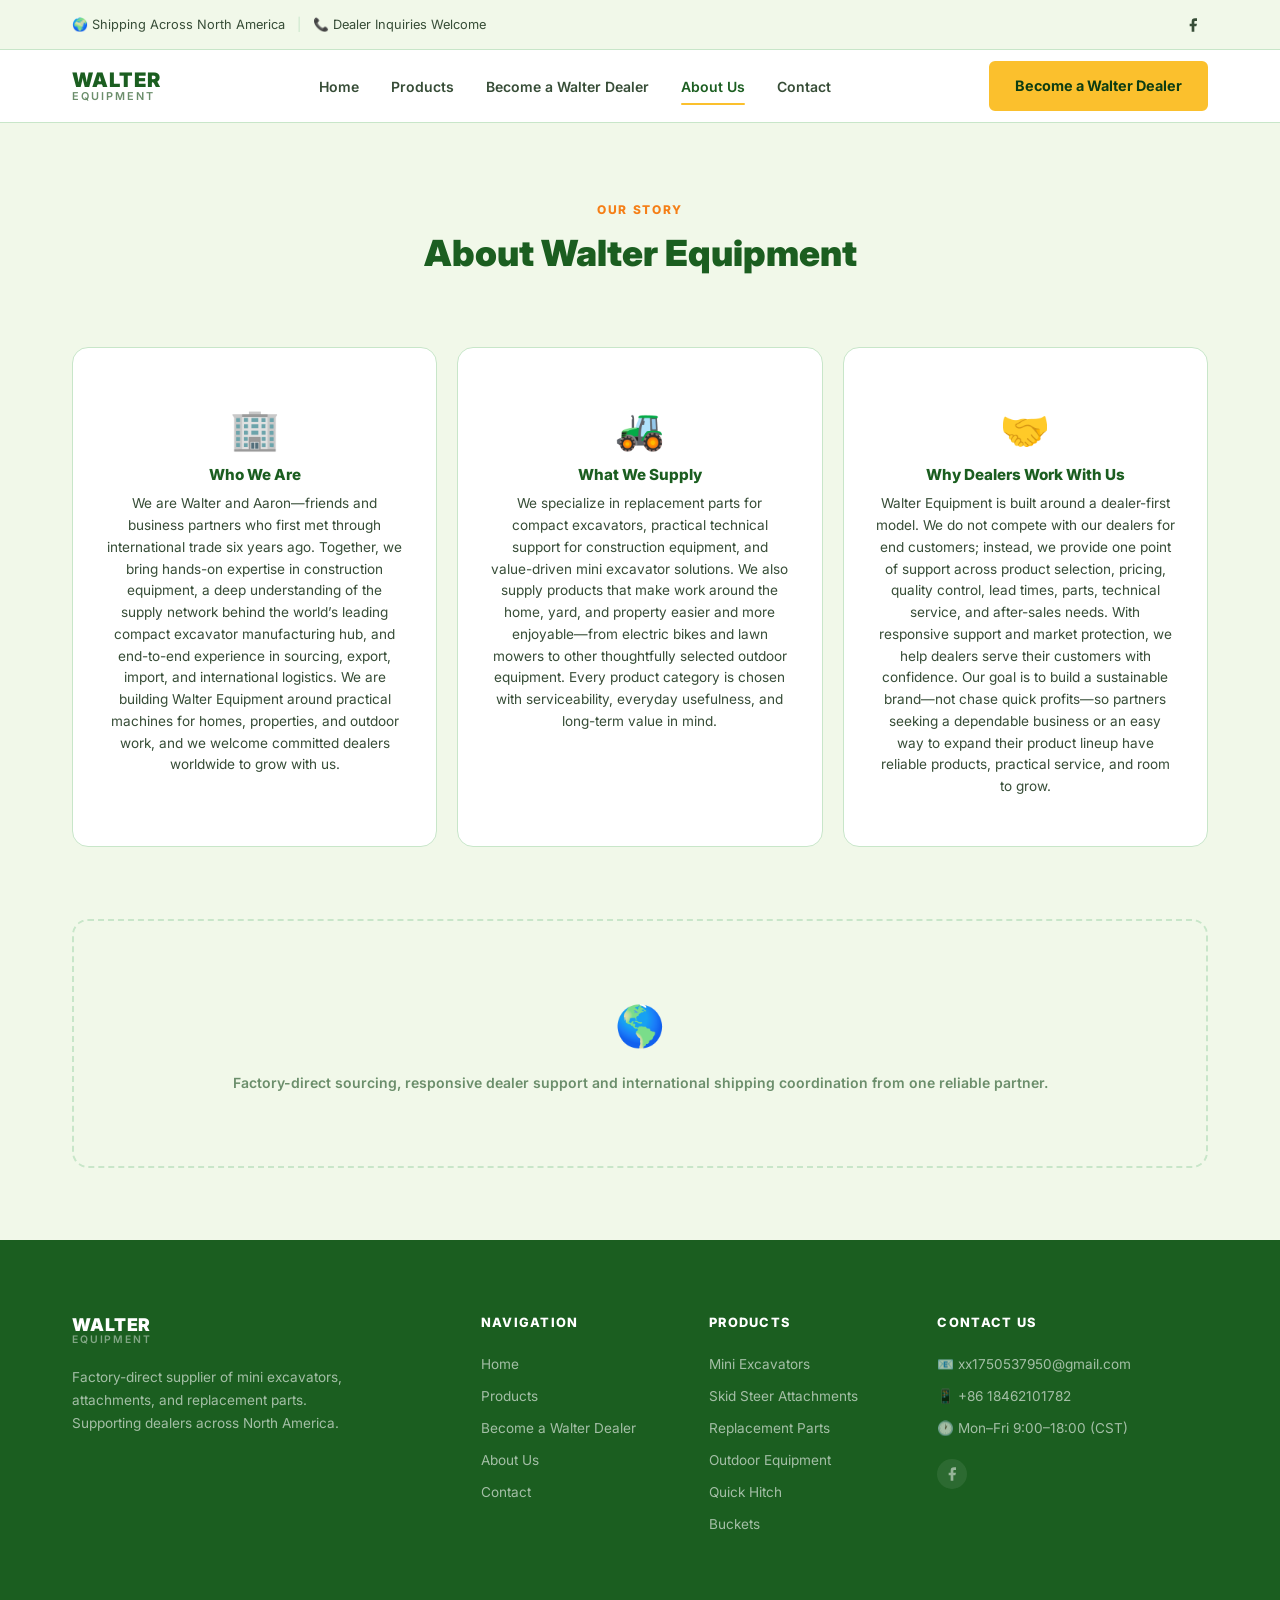
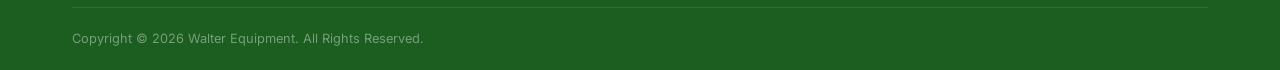
==== commit 94993363: "Strengthen About Us dealer story" ====
--- a/about.html
+++ b/about.html
@@ -45,7 +45,7 @@
     <link rel="icon" type="image/svg+xml" href="data:image/svg+xml,<svg xmlns='http://www.w3.org/2000/svg' viewBox='0 0 100 100'><text y='.9em' font-size='90'>🚜</text></svg>">
 
     <!-- Stylesheet -->
-    <link rel="stylesheet" href="css/style.css">
+    <link rel="stylesheet" href="css/style.css?v=20260813c">
 </head>
 <body>
 
@@ -948,17 +948,17 @@
                 <div class="about-card fade-in-up">
                     <span class="about-card-icon">🏢</span>
                     <h3 class="about-card-title">Who We Are</h3>
-                    <p class="about-card-desc">Dedicated to supporting equipment dealers with quality machines and reliable parts supply.</p>
+                    <p class="about-card-desc">We are Walter and Aaron—friends and business partners who first met through international trade six years ago. Together, we bring hands-on expertise in construction equipment, a deep understanding of the supply network behind the world’s leading compact excavator manufacturing hub, and end-to-end experience in sourcing, export, import, and international logistics. We are building Walter Equipment around practical machines for homes, properties, and outdoor work, and we welcome committed dealers worldwide to grow with us.</p>
                 </div>
                 <div class="about-card fade-in-up">
                     <span class="about-card-icon">🚜</span>
                     <h3 class="about-card-title">What We Supply</h3>
-                    <p class="about-card-desc">Mini excavators, attachments, and replacement parts — all factory-direct.</p>
+                    <p class="about-card-desc">We specialize in replacement parts for compact excavators, practical technical support for construction equipment, and value-driven mini excavator solutions. We also supply products that make work around the home, yard, and property easier and more enjoyable—from electric bikes and lawn mowers to other thoughtfully selected outdoor equipment. Every product category is chosen with serviceability, everyday usefulness, and long-term value in mind.</p>
                 </div>
                 <div class="about-card fade-in-up">
                     <span class="about-card-icon">🤝</span>
                     <h3 class="about-card-title">Why Dealers Work With Us</h3>
-                    <p class="about-card-desc">Competitive pricing, OEM options, and long-term partnership commitment.</p>
+                    <p class="about-card-desc">Walter Equipment is built around a dealer-first model. We do not compete with our dealers for end customers; instead, we provide one point of support across product selection, pricing, quality control, lead times, parts, technical service, and after-sales needs. With responsive support and market protection, we help dealers serve their customers with confidence. Our goal is to build a sustainable brand—not chase quick profits—so partners seeking a dependable business or an easy way to expand their product lineup have reliable products, practical service, and room to grow.</p>
                 </div>
             </div>
             <div class="factory-placeholder fade-in-up">
@@ -1125,9 +1125,9 @@
                 <div class="footer-col">
                     <h4 class="footer-heading">Products</h4>
                     <ul class="footer-links">
-                        <li><a href="products.html">Mini Excavators</a></li>
+                        <li><a href="mini-excavators.html">Mini Excavators</a></li>
                         <li><a href="products.html">Skid Steer Attachments</a></li>
-                        <li><a href="products.html">Replacement Parts</a></li>
+                        <li><a href="parts.html">Replacement Parts</a></li>
                         <li><a href="products.html">Outdoor Equipment</a></li>
                         <li><a href="products.html">Quick Hitch</a></li>
                         <li><a href="products.html">Buckets</a></li>
@@ -1158,6 +1158,6 @@
     </footer>
 
     <!-- Scripts -->
-    <script src="js/main.js"></script>
+    <script src="js/main.js?v=20260813c"></script>
 </body>
 </html>
--- a/css/style.css
+++ b/css/style.css
@@ -99,14 +99,29 @@
 
 [id] { scroll-margin-top: calc(var(--header-height) + 16px); }
 
-/* Multi-page visibility */
-.page-section { display: none; }
+/* Multi-page visibility. The html[data-page] prefix keeps later section
+   layout rules from overriding the route-level visibility. */
+html[data-page] .page-section { display: none; }
 html[data-page="home"] .page-home,
 html[data-page="products"] .page-products,
+html[data-page="mini-excavators"] .page-mini-excavators,
+html[data-page="parts"] .page-parts,
 html[data-page="dealer"] .page-dealer,
 html[data-page="about"] .page-about,
 html[data-page="contact"] .page-contact,
 html[data-page="thanks"] .page-thanks { display: block; }
+
+.sr-only {
+    position: absolute;
+    width: 1px;
+    height: 1px;
+    padding: 0;
+    margin: -1px;
+    overflow: hidden;
+    clip: rect(0, 0, 0, 0);
+    white-space: nowrap;
+    border: 0;
+}
 
 /* Buttons */
 .btn {
@@ -732,6 +747,33 @@
     border-color: var(--color-primary);
 }
 
+.parts-catalog-promo {
+    display: flex;
+    align-items: center;
+    justify-content: space-between;
+    gap: var(--space-md);
+    margin: calc(-1 * var(--space-md)) 0 var(--space-xl);
+    padding: var(--space-md) var(--space-lg);
+    border: 1px solid #a9cdaa;
+    border-radius: var(--radius-lg);
+    background: #ffffff;
+    box-shadow: var(--shadow-sm);
+}
+
+.parts-catalog-promo div {
+    display: flex;
+    flex-direction: column;
+}
+
+.parts-catalog-promo strong {
+    color: var(--color-primary-dark);
+}
+
+.parts-catalog-promo span {
+    color: var(--color-text-muted);
+    font-size: 0.84rem;
+}
+
 /* Products Grid */
 .products-grid {
     display: grid;
@@ -905,6 +947,47 @@
     transition: gap var(--transition);
 }
 .product-card-link:hover { gap: 0.5rem; color: var(--color-primary-light); }
+
+/* Mini excavator product page */
+.mini-excavators-page {
+    padding: var(--space-2xl) 0;
+    background: var(--color-bg-alt);
+}
+
+.mini-excavator-brochure {
+    margin-top: var(--space-xl);
+    overflow: hidden;
+    border: 1px solid var(--color-border);
+    border-radius: var(--radius-lg);
+    background: #ffffff;
+    box-shadow: var(--shadow-lg);
+}
+
+.mini-excavator-brochure-link {
+    display: block;
+    cursor: zoom-in;
+}
+
+.mini-excavator-brochure img {
+    width: 100%;
+    height: auto;
+}
+
+.mini-excavator-brochure figcaption {
+    padding: 0.8rem var(--space-md);
+    color: var(--color-text-secondary);
+    font-size: 0.8rem;
+    text-align: center;
+    border-top: 1px solid var(--color-border);
+}
+
+.mini-excavator-actions {
+    display: flex;
+    justify-content: center;
+    gap: var(--space-sm);
+    margin-top: var(--space-xl);
+    flex-wrap: wrap;
+}
 
 /* ================================================
    11. DEALER INQUIRY (Homepage Form)
@@ -1469,7 +1552,406 @@
 .footer-copy { font-size: 0.8rem; color: rgba(255, 255, 255, 0.4); }
 
 /* ================================================
-   18. SCROLL ANIMATIONS
+   18. WE10 / WE15 PARTS CATALOG
+   ================================================ */
+.parts-catalog-page {
+    background: var(--color-bg-alt);
+}
+
+.parts-hero {
+    position: relative;
+    overflow: hidden;
+    padding: clamp(3rem, 7vw, 5.5rem) 0;
+    color: #ffffff;
+    background:
+        radial-gradient(circle at 82% 18%, rgba(251, 192, 45, 0.24), transparent 28%),
+        linear-gradient(135deg, #0b3510 0%, var(--color-primary) 55%, #28712d 100%);
+}
+
+.parts-hero::after {
+    content: '';
+    position: absolute;
+    right: -7rem;
+    bottom: -10rem;
+    width: 25rem;
+    height: 25rem;
+    border: 3rem solid rgba(255, 255, 255, 0.035);
+    border-radius: 50%;
+}
+
+.parts-hero-inner {
+    position: relative;
+    z-index: 1;
+    display: grid;
+    grid-template-columns: minmax(0, 1.3fr) minmax(310px, 0.7fr);
+    align-items: center;
+    gap: var(--space-2xl);
+}
+
+.parts-hero .section-tag {
+    color: var(--color-accent);
+}
+
+.parts-hero h1 {
+    max-width: 760px;
+    margin: 0.45rem 0 var(--space-md);
+    font-size: clamp(2.25rem, 5vw, 4.25rem);
+    line-height: 1.04;
+    letter-spacing: -0.045em;
+}
+
+.parts-hero-content > p {
+    max-width: 710px;
+    color: rgba(255, 255, 255, 0.78);
+    font-size: 1.05rem;
+}
+
+.parts-hero-badges {
+    display: flex;
+    flex-wrap: wrap;
+    gap: 0.6rem;
+    margin-top: var(--space-lg);
+}
+
+.parts-hero-badges li {
+    padding: 0.48rem 0.8rem;
+    border: 1px solid rgba(255, 255, 255, 0.2);
+    border-radius: 999px;
+    color: rgba(255, 255, 255, 0.88);
+    background: rgba(255, 255, 255, 0.08);
+    font-size: 0.76rem;
+    font-weight: 800;
+    letter-spacing: 0.035em;
+    text-transform: uppercase;
+}
+
+.parts-fitment-card {
+    display: flex;
+    align-items: flex-start;
+    gap: var(--space-md);
+    padding: var(--space-lg);
+    border: 1px solid rgba(255, 255, 255, 0.16);
+    border-radius: var(--radius-lg);
+    background: rgba(4, 30, 8, 0.48);
+    box-shadow: 0 20px 55px rgba(0, 0, 0, 0.2);
+    backdrop-filter: blur(8px);
+}
+
+.parts-fitment-icon {
+    display: grid;
+    place-items: center;
+    flex: 0 0 2.5rem;
+    width: 2.5rem;
+    height: 2.5rem;
+    border-radius: 50%;
+    color: var(--color-primary-dark);
+    background: var(--color-accent);
+    font-size: 1.15rem;
+    font-weight: 900;
+}
+
+.parts-fitment-card h2 {
+    margin-bottom: 0.7rem;
+    font-size: 1.15rem;
+}
+
+.parts-fitment-card p {
+    margin-top: 0.35rem;
+    color: rgba(255, 255, 255, 0.74);
+    font-size: 0.88rem;
+}
+
+.parts-fitment-card strong {
+    color: #ffffff;
+}
+
+.parts-catalog-content {
+    padding: var(--space-2xl) 0 var(--space-3xl);
+}
+
+.parts-catalog-heading {
+    display: grid;
+    grid-template-columns: minmax(0, 1fr) minmax(280px, 0.55fr);
+    align-items: end;
+    gap: var(--space-xl);
+    margin-bottom: var(--space-lg);
+}
+
+.parts-catalog-heading h2 {
+    margin-top: 0.35rem;
+    font-size: clamp(1.8rem, 3vw, 2.6rem);
+    line-height: 1.15;
+}
+
+.parts-catalog-heading > p {
+    color: var(--color-text-muted);
+    font-size: 0.86rem;
+}
+
+.parts-tools {
+    position: sticky;
+    top: calc(var(--header-height) + 12px);
+    z-index: 20;
+    margin-bottom: var(--space-md);
+    padding: var(--space-md);
+    border: 1px solid var(--color-border);
+    border-radius: var(--radius-lg);
+    background: rgba(255, 255, 255, 0.96);
+    box-shadow: var(--shadow-md);
+    backdrop-filter: blur(10px);
+}
+
+.parts-search {
+    position: relative;
+    display: block;
+    margin-bottom: var(--space-sm);
+}
+
+.parts-search-icon {
+    position: absolute;
+    top: 50%;
+    left: 1rem;
+    transform: translateY(-52%);
+    color: var(--color-primary);
+    font-size: 1.55rem;
+    font-weight: 900;
+    pointer-events: none;
+}
+
+.parts-search input {
+    width: 100%;
+    min-height: 3.15rem;
+    padding: 0.75rem 1rem 0.75rem 3rem;
+    border: 1px solid #afd0b0;
+    border-radius: var(--radius-md);
+    outline: none;
+    color: var(--color-text);
+    background: #ffffff;
+    font-size: 0.95rem;
+    transition: border-color var(--transition-fast), box-shadow var(--transition-fast);
+}
+
+.parts-search input:focus {
+    border-color: var(--color-primary);
+    box-shadow: 0 0 0 3px rgba(27, 94, 32, 0.12);
+}
+
+.parts-filter-list {
+    display: flex;
+    flex-wrap: wrap;
+    gap: 0.45rem;
+}
+
+.parts-filter {
+    padding: 0.48rem 0.8rem;
+    border: 1px solid var(--color-border);
+    border-radius: 999px;
+    color: var(--color-text-secondary);
+    background: var(--color-bg-alt);
+    font-size: 0.76rem;
+    font-weight: 700;
+    transition: all var(--transition-fast);
+}
+
+.parts-filter:hover,
+.parts-filter:focus-visible {
+    border-color: var(--color-primary);
+    color: var(--color-primary);
+}
+
+.parts-filter.active {
+    border-color: var(--color-primary);
+    color: #ffffff;
+    background: var(--color-primary);
+}
+
+.parts-results-bar {
+    display: flex;
+    align-items: center;
+    justify-content: space-between;
+    gap: var(--space-md);
+    margin-bottom: var(--space-md);
+    color: var(--color-text-muted);
+    font-size: 0.83rem;
+}
+
+.parts-results-bar p {
+    font-weight: 800;
+}
+
+.parts-results-bar a {
+    color: var(--color-primary);
+    font-weight: 800;
+}
+
+.parts-grid {
+    display: grid;
+    grid-template-columns: repeat(3, minmax(0, 1fr));
+    gap: var(--space-md);
+}
+
+.parts-card {
+    min-width: 0;
+    overflow: hidden;
+    border: 1px solid var(--color-border);
+    border-radius: var(--radius-lg);
+    background: var(--color-card);
+    box-shadow: var(--shadow-sm);
+    transition: transform var(--transition), box-shadow var(--transition), border-color var(--transition);
+}
+
+.parts-card:hover {
+    transform: translateY(-4px);
+    border-color: #a2caa4;
+    box-shadow: var(--shadow-lg);
+}
+
+.parts-card-media {
+    aspect-ratio: 4 / 3;
+    overflow: hidden;
+    border-bottom: 1px solid #e6efe6;
+    background: #ffffff;
+}
+
+.parts-card-media img {
+    width: 100%;
+    height: 100%;
+    object-fit: cover;
+    transition: transform 0.45s ease;
+}
+
+.parts-card:hover .parts-card-media img {
+    transform: scale(1.035);
+}
+
+.parts-card-body {
+    padding: 1.1rem 1.1rem 1.2rem;
+}
+
+.parts-card-category {
+    display: inline-block;
+    margin-bottom: 0.55rem;
+    padding: 0.28rem 0.52rem;
+    border-radius: 999px;
+    color: var(--color-primary);
+    background: var(--color-bg-alt);
+    font-size: 0.66rem;
+    font-weight: 900;
+    letter-spacing: 0.04em;
+    text-transform: uppercase;
+}
+
+.parts-card-title {
+    min-height: 2.75rem;
+    font-size: 1.02rem;
+    line-height: 1.32;
+}
+
+.parts-card-number {
+    margin-top: 0.35rem;
+    color: var(--color-primary);
+    font-family: ui-monospace, SFMono-Regular, Menlo, Consolas, monospace;
+    font-size: 0.78rem;
+    font-weight: 800;
+}
+
+.parts-card-description {
+    min-height: 4.2rem;
+    margin: 0.7rem 0;
+    color: var(--color-text-muted);
+    font-size: 0.78rem;
+    line-height: 1.55;
+}
+
+.parts-card-detail {
+    margin-top: 0.22rem;
+    color: var(--color-text-secondary);
+    font-size: 0.74rem;
+}
+
+.parts-card-detail strong {
+    color: var(--color-text);
+}
+
+.parts-card-link {
+    display: inline-flex;
+    align-items: center;
+    gap: 0.35rem;
+    margin-top: 0.85rem;
+    color: var(--color-primary);
+    font-size: 0.8rem;
+    font-weight: 900;
+}
+
+.parts-card-link span {
+    transition: transform var(--transition-fast);
+}
+
+.parts-card-link:hover span {
+    transform: translateX(4px);
+}
+
+.parts-empty {
+    padding: var(--space-2xl) var(--space-lg);
+    border: 1px dashed #9fc4a1;
+    border-radius: var(--radius-lg);
+    text-align: center;
+    background: #ffffff;
+}
+
+.parts-empty[hidden] {
+    display: none;
+}
+
+.parts-empty p {
+    margin: 0.5rem auto var(--space-md);
+    color: var(--color-text-muted);
+}
+
+.parts-fitment-note {
+    margin-top: var(--space-lg);
+    padding: var(--space-md) var(--space-lg);
+    border-left: 4px solid var(--color-accent);
+    border-radius: 0 var(--radius-md) var(--radius-md) 0;
+    color: #594b16;
+    background: var(--color-bg-warm);
+    font-size: 0.85rem;
+}
+
+.parts-fitment-note strong {
+    color: #332b0c;
+}
+
+.parts-catalog-cta {
+    display: flex;
+    align-items: center;
+    justify-content: space-between;
+    gap: var(--space-xl);
+    margin-top: var(--space-2xl);
+    padding: clamp(1.5rem, 4vw, 2.5rem);
+    border-radius: var(--radius-xl);
+    color: #ffffff;
+    background: var(--color-primary-dark);
+    box-shadow: var(--shadow-lg);
+}
+
+.parts-catalog-cta h2 {
+    margin: 0.35rem 0;
+    font-size: clamp(1.55rem, 3vw, 2.15rem);
+}
+
+.parts-catalog-cta p {
+    color: rgba(255, 255, 255, 0.7);
+}
+
+.parts-catalog-cta-actions {
+    display: flex;
+    flex: 0 0 auto;
+    gap: 0.65rem;
+}
+
+/* ================================================
+   19. SCROLL ANIMATIONS
    ================================================ */
 .fade-in-up {
     opacity: 0;
@@ -1511,6 +1993,8 @@
     .dealer-program-grid { gap: var(--space-xl); }
     .dealer-inquiry-grid { gap: var(--space-xl); }
     .footer-grid { grid-template-columns: 1fr 1fr; gap: var(--space-xl) var(--space-2xl); }
+    .parts-hero-inner { gap: var(--space-xl); }
+    .parts-grid { grid-template-columns: repeat(2, minmax(0, 1fr)); }
 }
 
 @media (max-width: 768px) {
@@ -1581,6 +2065,7 @@
     .products-grid { grid-template-columns: 1fr; }
     .category-tabs { gap: 0.5rem; }
     .product-card-outdoor .product-card-img { height: 250px; }
+    .parts-catalog-promo { align-items: flex-start; flex-direction: column; }
 
     /* Dealer Inquiry */
     .dealer-inquiry { padding: var(--space-2xl) 0; }
@@ -1604,6 +2089,17 @@
     .footer-grid { grid-template-columns: 1fr; gap: var(--space-lg); }
     .footer-desc { max-width: 100%; }
     .footer-bottom { flex-direction: column; align-items: flex-start; }
+
+    /* Parts Catalog */
+    .parts-hero-inner,
+    .parts-catalog-heading { grid-template-columns: 1fr; }
+    .parts-hero-inner { gap: var(--space-lg); }
+    .parts-fitment-card { max-width: 560px; }
+    .parts-tools { position: static; }
+    .parts-grid { grid-template-columns: 1fr; }
+    .parts-card-title,
+    .parts-card-description { min-height: 0; }
+    .parts-catalog-cta { align-items: flex-start; flex-direction: column; }
 }
 
 @media (max-width: 480px) {
@@ -1617,4 +2113,12 @@
     .onestop-features { flex-direction: column; align-items: center; gap: var(--space-md); }
     .trust-bar-inner { flex-direction: column; }
     .trust-sep { width: 40px; height: 1px; }
-}
+    .parts-hero h1 { font-size: 2rem; }
+    .parts-fitment-card { padding: var(--space-md); }
+    .parts-tools { padding: var(--space-sm); }
+    .parts-filter-list { flex-wrap: nowrap; overflow-x: auto; padding-bottom: 0.25rem; }
+    .parts-filter { flex: 0 0 auto; }
+    .parts-results-bar { align-items: flex-start; flex-direction: column; gap: 0.3rem; }
+    .parts-catalog-cta-actions { width: 100%; flex-direction: column; }
+    .parts-catalog-cta-actions .btn { width: 100%; }
+}
